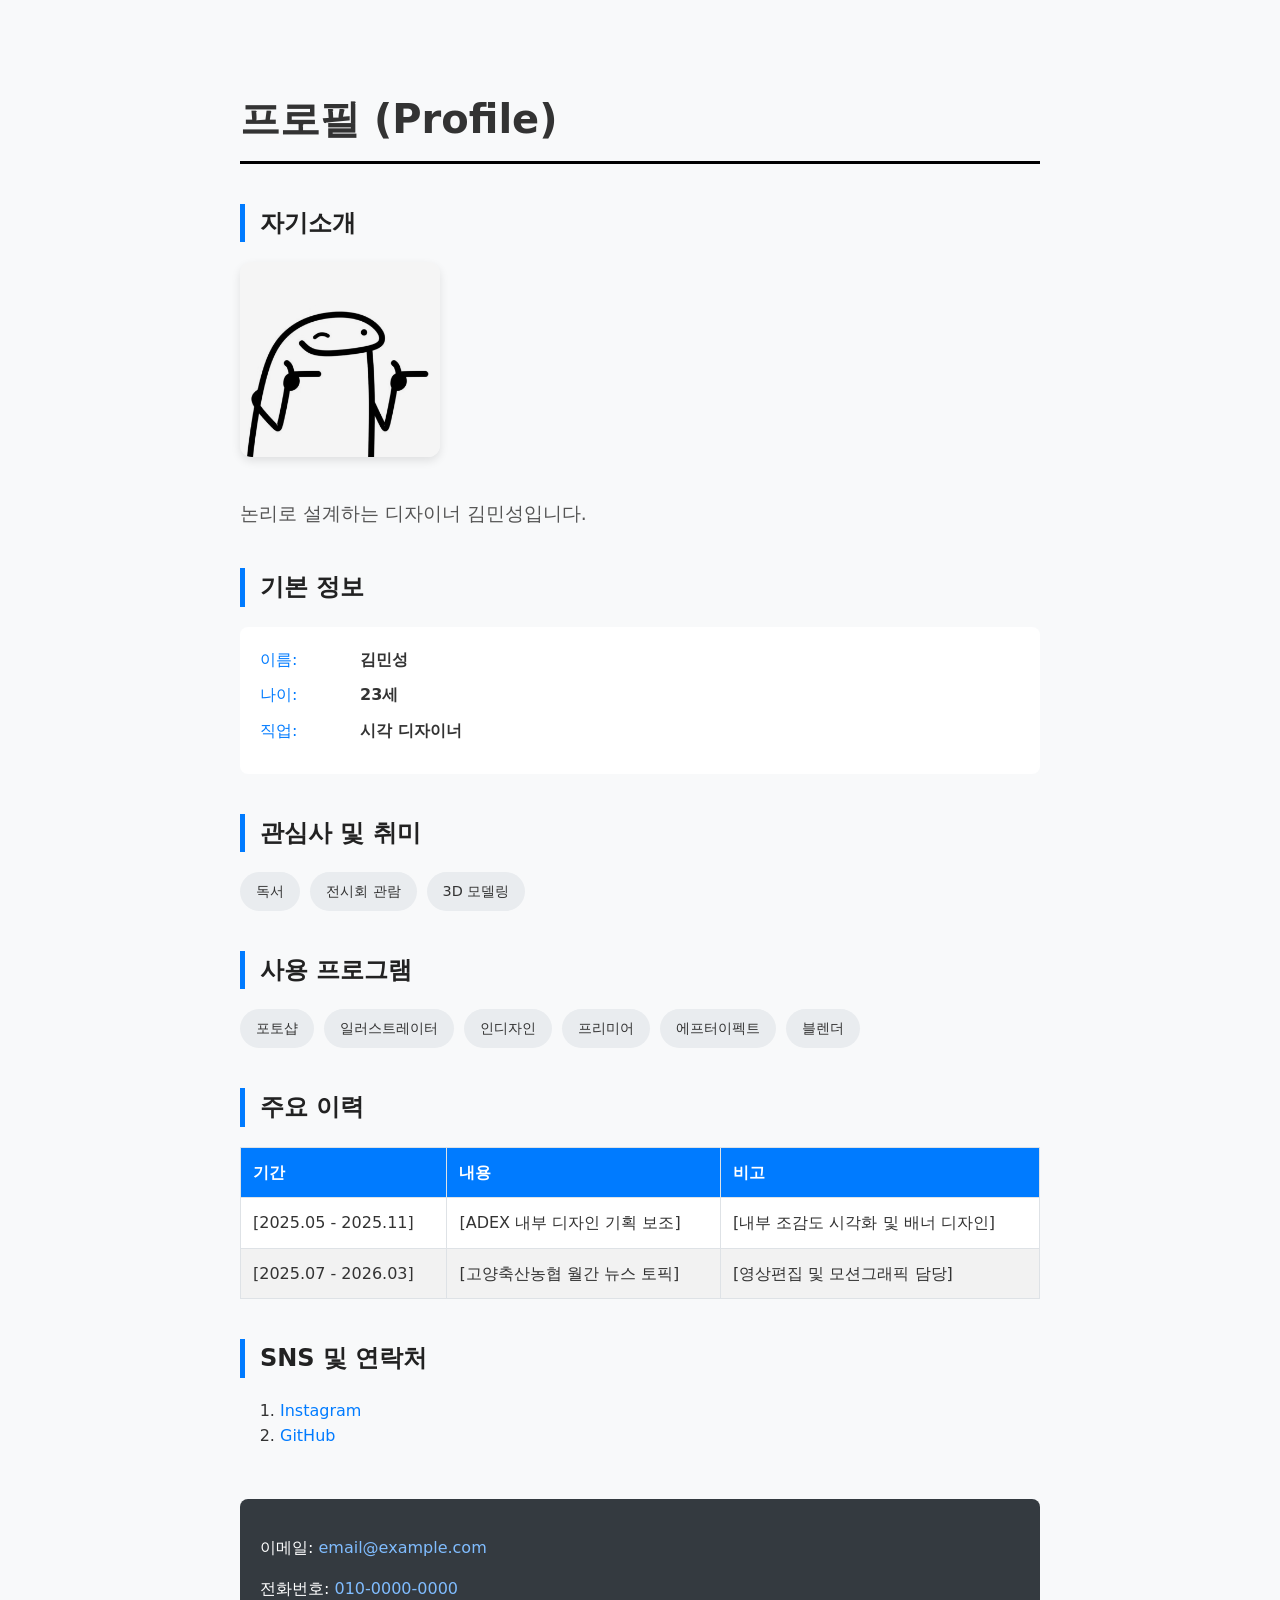
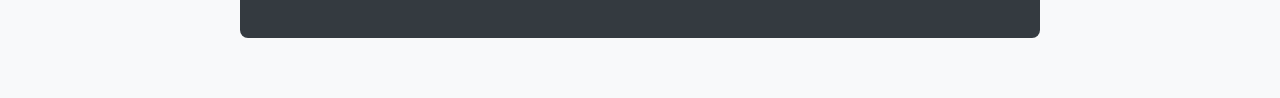
==== index.html @ 178183bb "designed" ====
<!DOCTYPE html>
<html lang="ko">
<head>
    <meta charset="UTF-8">
    <title>내 프로필</title>
    <link rel="stylesheet" href="style.css">
</head>
<body>
    <h1>프로필 (Profile)</h1>

    <h2>자기소개</h2>
    <img src="profile.png" alt="내 증명사진" width="200">
    <h3>논리로 설계하는 디자이너 김민성입니다.</h3>

    <h2>기본 정보</h2>
    <dl>
        <dt><h3>이름:</h3></dt>
        <dd>김민성</dd>
        <dt><h3>나이:</h3></dt>
        <dd>23세</dd>
        <dt><h3>직업:</h3></dt>
        <dd>시각 디자이너</dd>
    </dl>

    <h2>관심사 및 취미</h2>
    <ul>
        <li>독서</li>
        <li>전시회 관람</li> 
        <li>3D 모델링</li>
    </ul>

     <h2>사용 프로그램</h2>
    <ul>
        <li>포토샵</li>
        <li>일러스트레이터</li> 
        <li>인디자인</li>
        <li>프리미어</li>
        <li>에프터이펙트</li> 
        <li>블렌더</li>
    </ul>

    <h2>주요 이력</h2>
    <table>
        <thead>
            <tr>
                <th>기간</th>
                <th>내용</th>
                <th>비고</th>
            </tr>
        </thead>
        <tbody>
            <tr>
                <td>[2025.05 - 2025.11]</td>
                <td>[ADEX 내부 디자인 기획 보조]</td>
                <td>[내부 조감도 시각화 및 배너 디자인]</td>
            </tr>
             <tr>
                <td>[2025.07 - 2026.03]</td>
                <td>[고양축산농협 월간 뉴스 토픽]</td>
                <td>[영상편집 및 모션그래픽 담당]</td>
            </tr>
        </tbody>
    </table>

    <h2>SNS 및 연락처</h2>
    <ol>
        <li><a href="#">Instagram</a></li>
        <li><a href="#">GitHub</a></li>
    </ol>
    
    <address>
        <p>이메일: <a href="mailto:email@example.com">email@example.com</a></p>
        <p>전화번호: <a href="tel:010-0000-0000">010-0000-0000</a></p>
    </address>
</body>
</html>
---- style.css ----
@charset "UTF-8";
/* 1. 기본 폰트 및 배경 설정 */
body {
    font-family: 'Pretendard', -apple-system, BlinkMacSystemFont, system-ui, Roboto, sans-serif;
    line-height: 1.6;
    color: #333;
    background-color: #f8f9fa;
    max-width: 800px;
    margin: 40px auto;
    padding: 20px;
}

/* 2. 제목 스타일링 */
h1 {
    font-size: 2.5rem;
    border-bottom: 3px solid #000;
    padding-bottom: 10px;
    margin-bottom: 30px;
}

h2 {
    font-size: 1.5rem;
    color: #222;
    margin-top: 40px;
    border-left: 5px solid #007bff;
    padding-left: 15px;
}

/* 3. 프로필 이미지 및 자기소개 */
img {
    border-radius: 12px;
    box-shadow: 0 4px 10px rgba(0,0,0,0.1);
    margin-bottom: 15px;
}

h3 {
    color: #555;
    font-weight: 500;
}

/* 4. 정의 목록 (기본 정보) 스타일링 */
dl {
    display: grid;
    grid-template-columns: 100px 1fr;
    background: #fff;
    padding: 20px;
    border-radius: 8px;
}

dt h3 { margin: 0; font-size: 1rem; color: #007bff; }
dd { margin: 0; padding-bottom: 10px; font-weight: bold; }

/* 5. 리스트(관심사, 프로그램) 스타일링 */
ul {
    list-style: none;
    padding: 0;
    display: flex;
    flex-wrap: wrap;
    gap: 10px;
}

ul li {
    background: #e9ecef;
    padding: 8px 16px;
    border-radius: 20px;
    font-size: 0.9rem;
}

/* 6. 테이블 스타일링 (주요 이력) */
table {
    width: 100%;
    border-collapse: collapse;
    background: #fff;
    margin-top: 20px;
}

th, td {
    border: 1px solid #dee2e6;
    padding: 12px;
    text-align: left;
}

th {
    background-color: #007bff;
    color: white;
}

tr:nth-child(even) { background-color: #f2f2f2; }

/* 7. 링크 및 하단 주소 */
a {
    color: #007bff;
    text-decoration: none;
}

a:hover { text-decoration: underline; }

address {
    margin-top: 50px;
    padding: 20px;
    background: #343a40;
    color: white;
    border-radius: 8px;
    font-style: normal;
}

address a { color: #80bdff; }
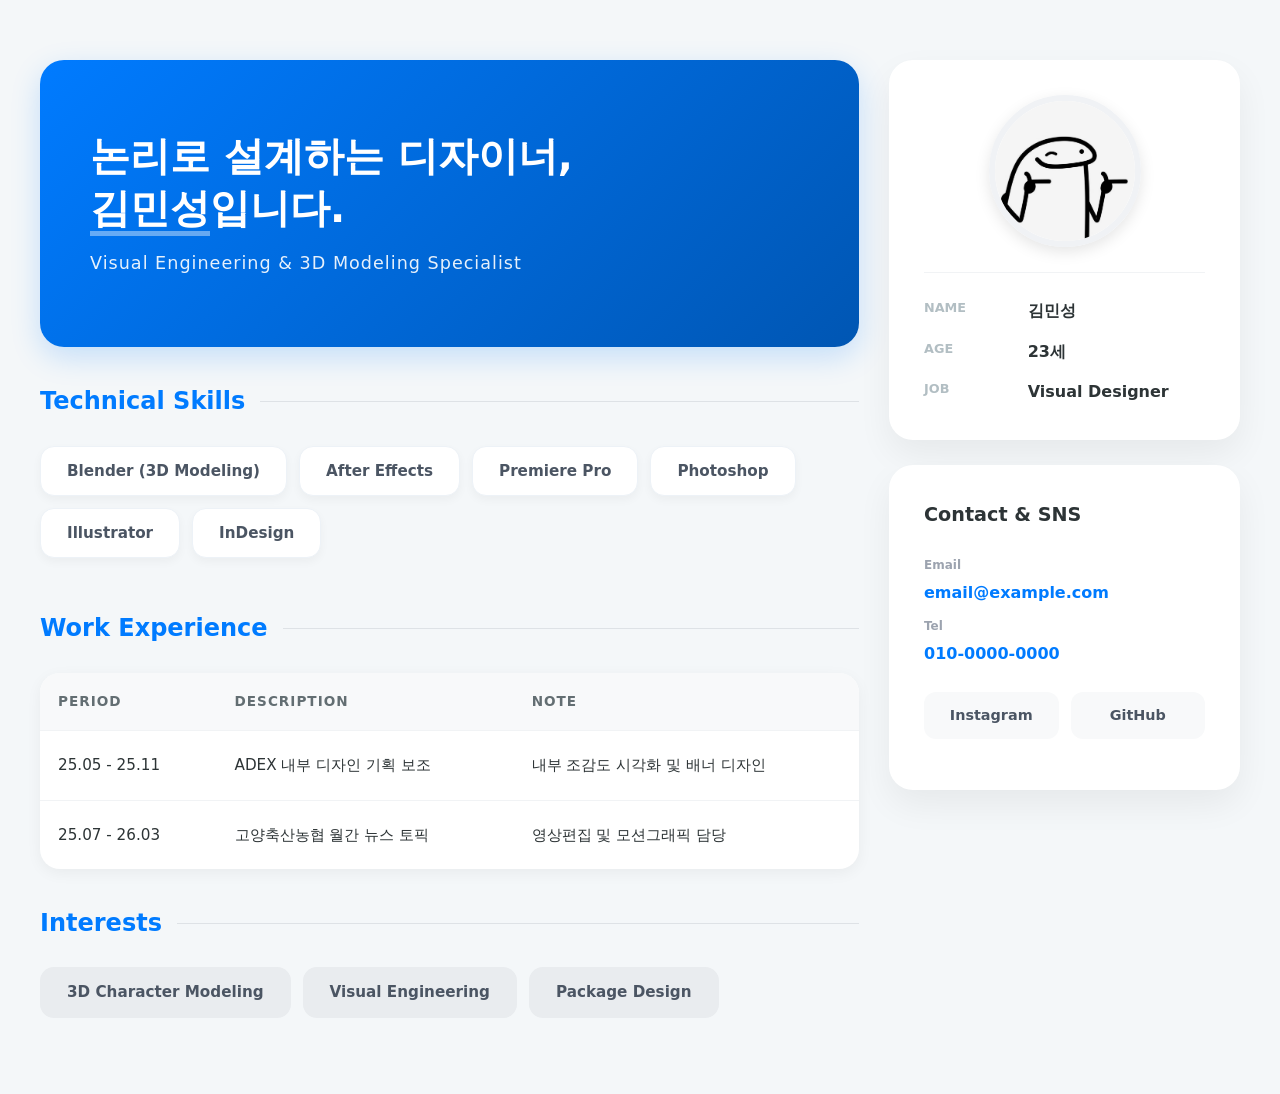
==== commit f6db524f: "profile_2" ====
--- a/index.html
+++ b/index.html
@@ -2,75 +2,95 @@
 <html lang="ko">
 <head>
     <meta charset="UTF-8">
-    <title>내 프로필</title>
+    <meta name="viewport" content="width=device-width, initial-scale=1.0">
+    <title>Doffel | Portfolio Profile</title>
     <link rel="stylesheet" href="style.css">
 </head>
 <body>
-    <h1>프로필 (Profile)</h1>
 
-    <h2>자기소개</h2>
-    <img src="profile.png" alt="내 증명사진" width="200">
-    <h3>논리로 설계하는 디자이너 김민성입니다.</h3>
+    <div class="content-wrapper"> 
+        <main class="resume-main">
+            <section class="intro-banner">
+                <h2 class="main-slogan">논리로 설계하는 디자이너,<br><span>김민성</span>입니다.</h2>
+                <p class="sub-slogan">Visual Engineering & 3D Modeling Specialist</p>
+            </section>
 
-    <h2>기본 정보</h2>
-    <dl>
-        <dt><h3>이름:</h3></dt>
-        <dd>김민성</dd>
-        <dt><h3>나이:</h3></dt>
-        <dd>23세</dd>
-        <dt><h3>직업:</h3></dt>
-        <dd>시각 디자이너</dd>
-    </dl>
+            <section class="skills-section">
+                <h3 class="section-title">Technical Skills</h3>
+                <ul class="tag-list">
+                    <li>Blender (3D Modeling)</li>
+                    <li>After Effects</li>
+                    <li>Premiere Pro</li>
+                    <li>Photoshop</li>
+                    <li>Illustrator</li> 
+                    <li>InDesign</li>
+                </ul>
+            </section>
 
-    <h2>관심사 및 취미</h2>
-    <ul>
-        <li>독서</li>
-        <li>전시회 관람</li> 
-        <li>3D 모델링</li>
-    </ul>
+            <section class="history-section">
+                <h3 class="section-title">Work Experience</h3>
+                <div class="table-container">
+                    <table>
+                        <thead>
+                            <tr>
+                                <th>Period</th>
+                                <th>Description</th>
+                                <th>Note</th>
+                            </tr>
+                        </thead>
+                        <tbody>
+                            <tr>
+                                <td>25.05 - 25.11</td>
+                                <td>ADEX 내부 디자인 기획 보조</td>
+                                <td>내부 조감도 시각화 및 배너 디자인</td>
+                            </tr>
+                            <tr>
+                                <td>25.07 - 26.03</td>
+                                <td>고양축산농협 월간 뉴스 토픽</td>
+                                <td>영상편집 및 모션그래픽 담당</td>
+                            </tr>
+                        </tbody>
+                    </table>
+                </div>
+            </section>
 
-     <h2>사용 프로그램</h2>
-    <ul>
-        <li>포토샵</li>
-        <li>일러스트레이터</li> 
-        <li>인디자인</li>
-        <li>프리미어</li>
-        <li>에프터이펙트</li> 
-        <li>블렌더</li>
-    </ul>
+            <section class="interests-section">
+                <h3 class="section-title">Interests</h3>
+                <ul class="tag-list gray">
+                    <li>3D Character Modeling</li>
+                    <li>Visual Engineering</li>
+                    <li>Package Design</li>
+                </ul>
+            </section>
+        </main>
 
-    <h2>주요 이력</h2>
-    <table>
-        <thead>
-            <tr>
-                <th>기간</th>
-                <th>내용</th>
-                <th>비고</th>
-            </tr>
-        </thead>
-        <tbody>
-            <tr>
-                <td>[2025.05 - 2025.11]</td>
-                <td>[ADEX 내부 디자인 기획 보조]</td>
-                <td>[내부 조감도 시각화 및 배너 디자인]</td>
-            </tr>
-             <tr>
-                <td>[2025.07 - 2026.03]</td>
-                <td>[고양축산농협 월간 뉴스 토픽]</td>
-                <td>[영상편집 및 모션그래픽 담당]</td>
-            </tr>
-        </tbody>
-    </table>
+        <aside class="profile-sidebar">
+            <div class="sticky-container">
+                <section class="profile-card">
+                    <div class="image-box">
+                        <img src="profile.png" alt="Profile Image">
+                    </div>
+                    <dl class="basic-info">
+                        <dt>Name</dt> <dd>김민성</dd>
+                        <dt>Age</dt> <dd>23세</dd>
+                        <dt>Job</dt> <dd>Visual Designer</dd>
+                    </dl>
+                </section>
 
-    <h2>SNS 및 연락처</h2>
-    <ol>
-        <li><a href="#">Instagram</a></li>
-        <li><a href="#">GitHub</a></li>
-    </ol>
-    
-    <address>
-        <p>이메일: <a href="mailto:email@example.com">email@example.com</a></p>
-        <p>전화번호: <a href="tel:010-0000-0000">010-0000-0000</a></p>
-    </address>
+                <section class="contact-section">
+                    <h3 class="side-title">Contact & SNS</h3>
+                    <div class="contact-box">
+                        <p><span>Email</span> <a href="mailto:email@example.com">email@example.com</a></p>
+                        <p><span>Tel</span> <a href="tel:010-0000-0000">010-0000-0000</a></p>
+                    </div>
+                    <ul class="sns-links">
+                        <li><a href="#" class="btn-sns">Instagram</a></li>
+                        <li><a href="#" class="btn-sns">GitHub</a></li>
+                    </ul>
+                </section>
+            </div>
+        </aside>
+    </div>
+
 </body>
 </html>
--- a/style.css
+++ b/style.css
@@ -1,107 +1,176 @@
 @charset "UTF-8";
-/* 1. 기본 폰트 및 배경 설정 */
+
+/* 1. 기본 폰트 및 초기화 */
 body {
     font-family: 'Pretendard', -apple-system, BlinkMacSystemFont, system-ui, Roboto, sans-serif;
+    background-color: #f4f7f9;
+    margin: 0;
+    padding: 60px 0; /* 헤더 제거로 인한 상단 여백 넉넉하게 확보 */
+    color: #2d3436;
     line-height: 1.6;
-    color: #333;
-    background-color: #f8f9fa;
-    max-width: 800px;
-    margin: 40px auto;
-    padding: 20px;
 }
 
-/* 2. 제목 스타일링 */
-h1 {
-    font-size: 2.5rem;
-    border-bottom: 3px solid #000;
-    padding-bottom: 10px;
-    margin-bottom: 30px;
+h1, h2, h3, p, dl, dt, dd {
+    margin: 0;
 }
 
-h2 {
-    font-size: 1.5rem;
-    color: #222;
-    margin-top: 40px;
-    border-left: 5px solid #007bff;
-    padding-left: 15px;
+/* 2. 전체 레이아웃 (2단 분리) */
+.content-wrapper {
+    max-width: 1200px;
+    margin: 0 auto;
+    display: flex;
+    gap: 30px;
+    padding: 0 20px;
 }
 
-/* 3. 프로필 이미지 및 자기소개 */
-img {
-    border-radius: 12px;
-    box-shadow: 0 4px 10px rgba(0,0,0,0.1);
-    margin-bottom: 15px;
+/* --- 3. 메인 콘텐츠 (좌측) --- */
+.resume-main {
+    flex: 7;
+    display: flex;
+    flex-direction: column;
+    gap: 35px;
 }
 
-h3 {
-    color: #555;
-    font-weight: 500;
+/* 히어로 배너 */
+.intro-banner {
+    padding: 70px 50px;
+    background: linear-gradient(135deg, #007bff 0%, #0056b3 100%);
+    border-radius: 24px;
+    color: white;
+    box-shadow: 0 10px 30px rgba(0, 123, 255, 0.2);
+}
+.main-slogan { font-size: 2.5rem; line-height: 1.3; margin: 0 0 15px 0; font-weight: 700; }
+.main-slogan span { color: #ffffff; border-bottom: 5px solid rgba(255, 255, 255, 0.4); }
+.sub-slogan { font-size: 1.1rem; opacity: 0.9; margin: 0; font-weight: 300; letter-spacing: 1px; }
+
+/* 섹션 타이틀 공통 */
+.section-title {
+    font-size: 1.5rem;
+    margin-bottom: 25px;
+    color: #007bff;
+    display: flex;
+    align-items: center;
+    gap: 15px;
+    font-weight: 800;
+}
+.section-title::after {
+    content: "";
+    flex: 1;
+    height: 1px;
+    background: #dee2e6;
 }
 
-/* 4. 정의 목록 (기본 정보) 스타일링 */
-dl {
-    display: grid;
-    grid-template-columns: 100px 1fr;
-    background: #fff;
-    padding: 20px;
-    border-radius: 8px;
+/* 태그 리스트 공통 뼈대 */
+.tag-list { 
+    list-style: none; 
+    padding: 0; 
+    display: flex; 
+    flex-wrap: wrap; 
+    gap: 12px; 
+}
+.tag-list li {
+    padding: 12px 26px;
+    border-radius: 14px;
+    font-weight: 600;
+    font-size: 0.95rem;
 }
 
-dt h3 { margin: 0; font-size: 1rem; color: #007bff; }
-dd { margin: 0; padding-bottom: 10px; font-weight: bold; }
-
-/* 5. 리스트(관심사, 프로그램) 스타일링 */
-ul {
-    list-style: none;
-    padding: 0;
-    display: flex;
-    flex-wrap: wrap;
-    gap: 10px;
+/* 스킬 섹션: 정적 데이터 (호버 및 애니메이션 완전 제거) */
+.skills-section .tag-list li {
+    background: white;
+    color: #4b5563;
+    border: 1px solid #edf2f7;
+    box-shadow: 0 4px 10px rgba(0,0,0,0.04);
+    cursor: default; /* 클릭할 수 없는 정보임을 명시 */
 }
 
-ul li {
+/* 관심사 섹션: 인터랙티브 버튼 (어포던스 부여 및 가독성 개선) */
+.interests-section .tag-list li {
     background: #e9ecef;
-    padding: 8px 16px;
-    border-radius: 20px;
-    font-size: 0.9rem;
+    color: #4b5563;
+    border: 1px solid transparent;
+    cursor: pointer; /* 클릭 가능한 요소임을 나타냄 */
+    transition: all 0.2s ease-in-out; /* 절제된 속도의 트랜지션 */
+}
+.interests-section .tag-list li:hover {
+    background: #2d3436; /* 흰색 글씨와 완벽한 대비를 이루는 짙은 차콜색 */
+    color: #ffffff;
+    transform: translateY(-3px); /* 위로 살짝만 반응 */
+    box-shadow: 0 6px 12px rgba(0,0,0,0.15);
 }
 
-/* 6. 테이블 스타일링 (주요 이력) */
-table {
-    width: 100%;
-    border-collapse: collapse;
-    background: #fff;
-    margin-top: 20px;
+/* 테이블 디자인 */
+.table-container { 
+    background: white; 
+    border-radius: 20px; 
+    overflow: hidden; 
+    box-shadow: 0 4px 15px rgba(0,0,0,0.05); 
+}
+table { width: 100%; border-collapse: collapse; }
+th { background: #f8f9fa; padding: 18px; text-align: left; color: #636e72; font-size: 0.85rem; text-transform: uppercase; letter-spacing: 1px; }
+td { padding: 22px 18px; border-top: 1px solid #f1f3f5; font-size: 0.95rem; }
+tr:hover td { background-color: #fdfdfd; color: #007bff; transition: background-color 0.2s; }
+
+/* --- 4. 사이드바 (우측) --- */
+.profile-sidebar {
+    flex: 3;
+}
+.sticky-container {
+    position: sticky;
+    top: 60px; /* 스크롤 시 화면 상단에서 60px 띄운 상태로 고정 */
+    display: flex;
+    flex-direction: column;
+    gap: 25px;
 }
 
-th, td {
-    border: 1px solid #dee2e6;
-    padding: 12px;
-    text-align: left;
+.profile-card, .contact-section {
+    background: white;
+    border-radius: 24px;
+    padding: 35px;
+    box-shadow: 0 15px 35px rgba(0,0,0,0.06);
 }
 
-th {
-    background-color: #007bff;
-    color: white;
+/* 증명사진 */
+.image-box {
+    width: 140px;
+    height: 140px;
+    margin: 0 auto 25px;
+    border-radius: 50%;
+    overflow: hidden;
+    border: 6px solid #f0f2f5;
+    box-shadow: 0 5px 15px rgba(0,0,0,0.1);
 }
+.image-box img { width: 100%; height: 100%; object-fit: cover; }
 
-tr:nth-child(even) { background-color: #f2f2f2; }
+/* 기본 정보 표 */
+.basic-info { display: grid; grid-template-columns: 1fr 2fr; gap: 15px; border-top: 1px solid #f1f3f5; padding-top: 25px; }
+.basic-info dt { color: #b2bec3; font-size: 0.8rem; text-transform: uppercase; font-weight: 600; }
+.basic-info dd { font-weight: 700; color: #2d3436; }
 
-/* 7. 링크 및 하단 주소 */
-a {
-    color: #007bff;
+/* 연락처 및 SNS */
+.side-title { font-size: 1.2rem; margin-bottom: 25px; font-weight: 800; color: #2d3436; }
+.contact-box p { font-size: 0.9rem; margin: 12px 0; display: flex; flex-direction: column; gap: 5px; }
+.contact-box span { color: #9ca3af; font-size: 0.75rem; font-weight: 600; }
+.contact-box a { color: #007bff; text-decoration: none; font-weight: 700; font-size: 1rem; }
+
+.sns-links { list-style: none; padding: 0; margin-top: 25px; display: grid; grid-template-columns: 1fr 1fr; gap: 12px; }
+.btn-sns {
+    display: block;
+    text-align: center;
+    padding: 12px;
+    background: #f8f9fa;
+    border-radius: 12px;
     text-decoration: none;
+    color: #4b5563;
+    font-size: 0.9rem;
+    font-weight: 700;
+    transition: 0.2s;
 }
+.btn-sns:hover { background: #2d3436; color: white; transform: translateY(-3px); }
 
-a:hover { text-decoration: underline; }
-
-address {
-    margin-top: 50px;
-    padding: 20px;
-    background: #343a40;
-    color: white;
-    border-radius: 8px;
-    font-style: normal;
-}
-
-address a { color: #80bdff; }+/* --- 5. 반응형 미디어 쿼리 --- */
+@media (max-width: 1024px) {
+    .content-wrapper { flex-direction: column; }
+    .resume-main, .profile-sidebar { flex: none; width: 100%; }
+    .sticky-container { position: static; }
+}
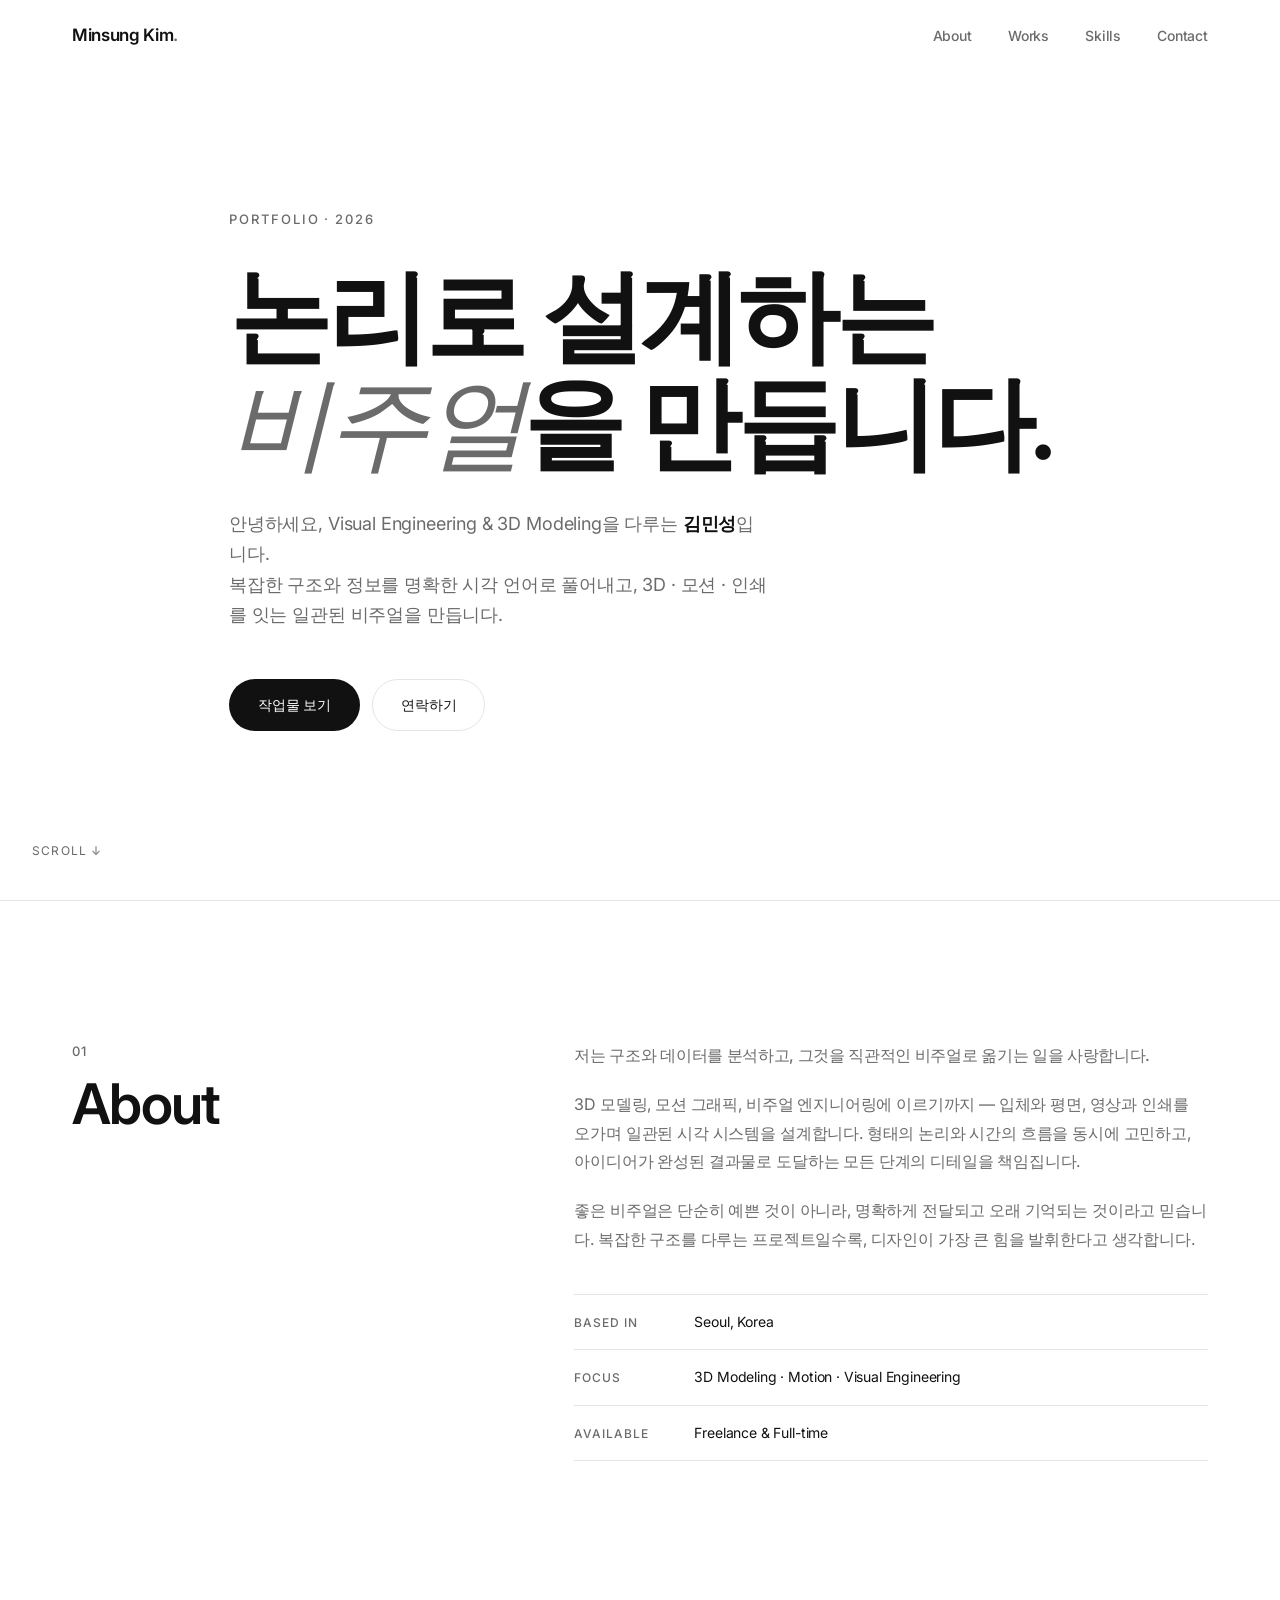
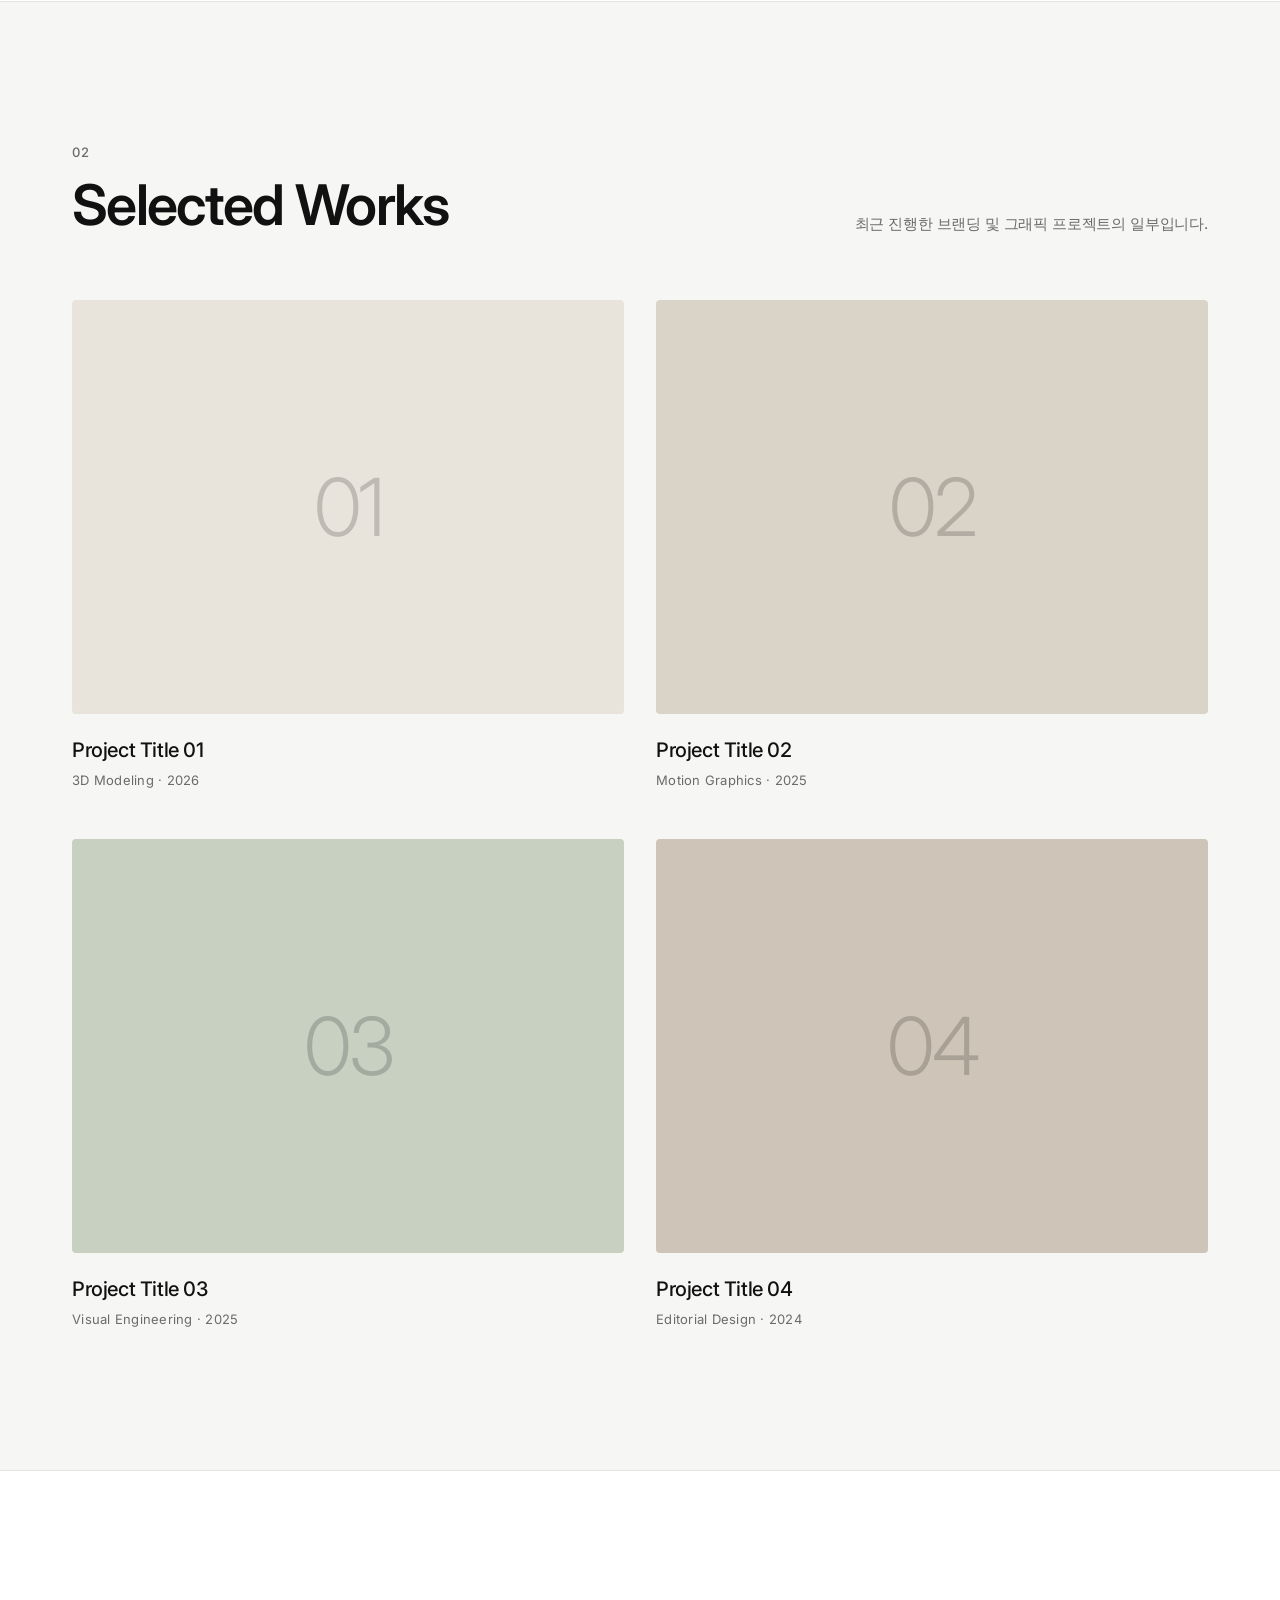
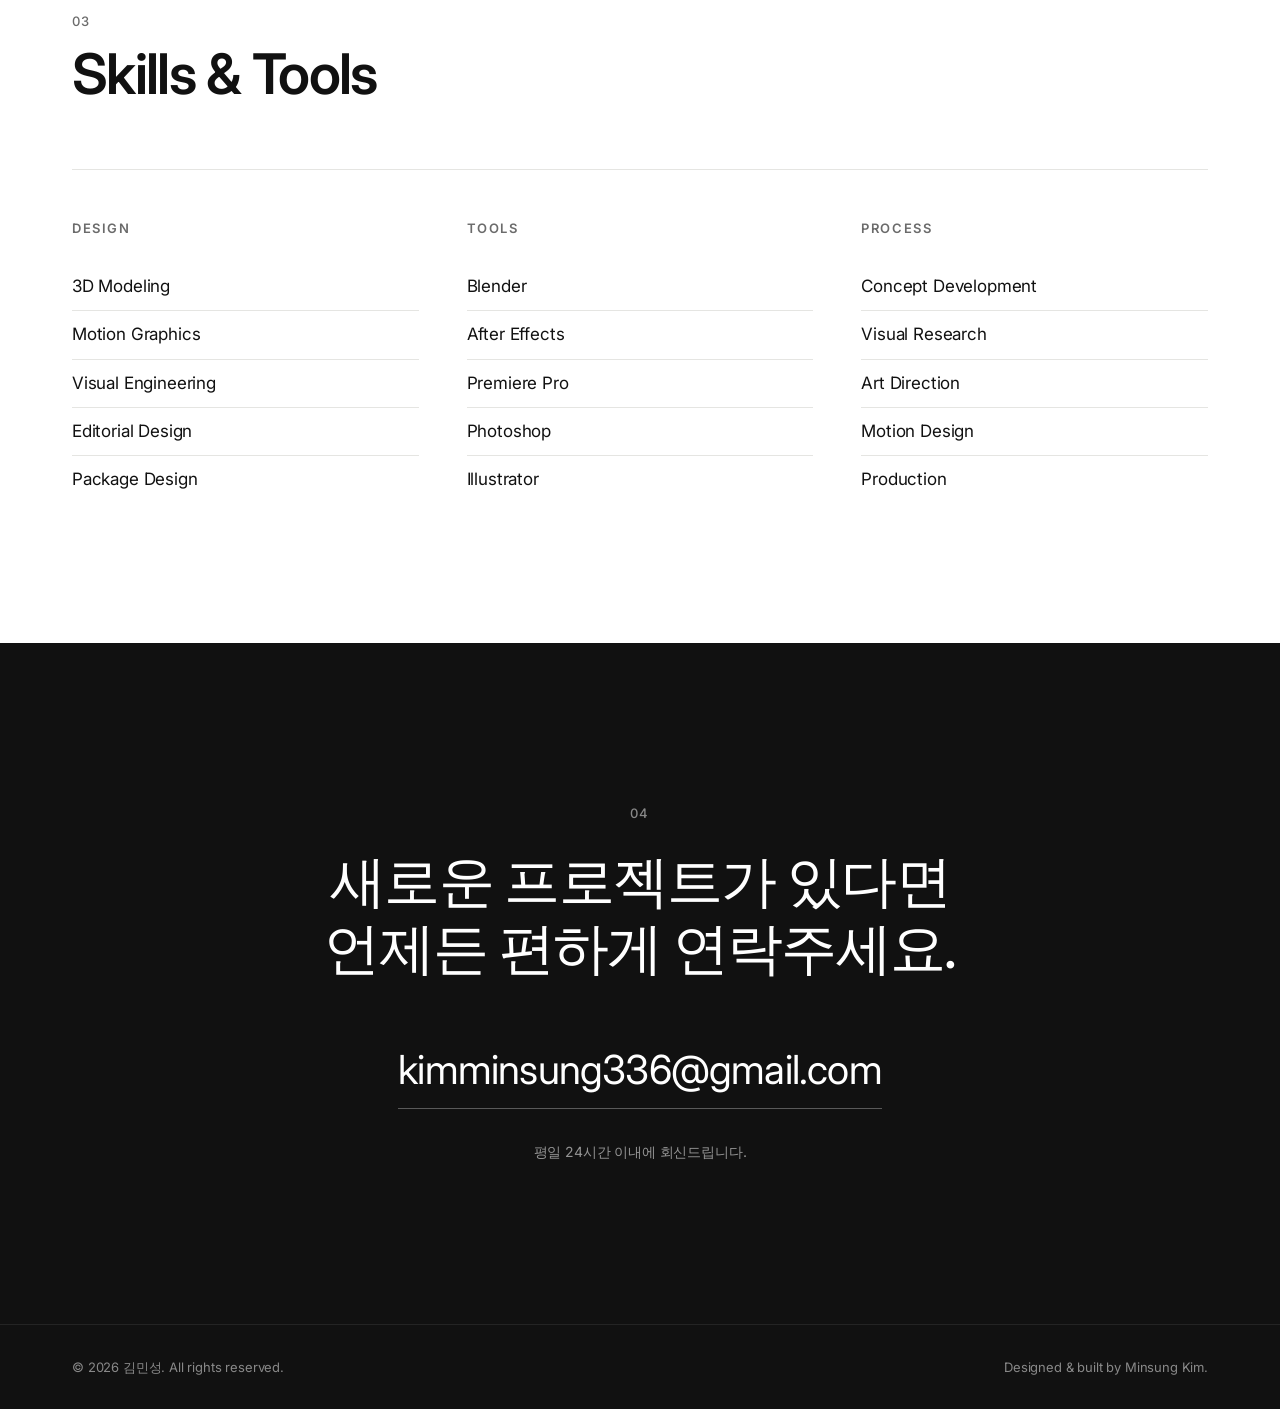
==== commit 430e8223: "0511" ====
--- a/index.html
+++ b/index.html
@@ -3,94 +3,215 @@
 <head>
     <meta charset="UTF-8">
     <meta name="viewport" content="width=device-width, initial-scale=1.0">
-    <title>Doffel | Portfolio Profile</title>
+    <title>김민성 — Visual Engineering & 3D Modeling</title>
+    <meta name="description" content="김민성의 Visual Engineering & 3D Modeling 포트폴리오">
+    <link rel="preconnect" href="https://fonts.googleapis.com">
+    <link rel="preconnect" href="https://fonts.gstatic.com" crossorigin>
+    <link href="https://fonts.googleapis.com/css2?family=Inter:wght@300;400;500;600;700&family=Pretendard:wght@300;400;500;600;700&display=swap" rel="stylesheet">
     <link rel="stylesheet" href="style.css">
 </head>
 <body>
 
-    <div class="content-wrapper"> 
-        <main class="resume-main">
-            <section class="intro-banner">
-                <h2 class="main-slogan">논리로 설계하는 디자이너,<br><span>김민성</span>입니다.</h2>
-                <p class="sub-slogan">Visual Engineering & 3D Modeling Specialist</p>
-            </section>
-
-            <section class="skills-section">
-                <h3 class="section-title">Technical Skills</h3>
-                <ul class="tag-list">
-                    <li>Blender (3D Modeling)</li>
-                    <li>After Effects</li>
-                    <li>Premiere Pro</li>
-                    <li>Photoshop</li>
-                    <li>Illustrator</li> 
-                    <li>InDesign</li>
+    <!-- Navigation -->
+    <header class="nav">
+        <div class="container nav__inner">
+            <a href="#top" class="nav__logo">Minsung Kim<span class="nav__logo-dot">.</span></a>
+            <nav>
+                <ul class="nav__menu">
+                    <li><a href="#about">About</a></li>
+                    <li><a href="#works">Works</a></li>
+                    <li><a href="#skills">Skills</a></li>
+                    <li><a href="#contact">Contact</a></li>
                 </ul>
-            </section>
-
-            <section class="history-section">
-                <h3 class="section-title">Work Experience</h3>
-                <div class="table-container">
-                    <table>
-                        <thead>
-                            <tr>
-                                <th>Period</th>
-                                <th>Description</th>
-                                <th>Note</th>
-                            </tr>
-                        </thead>
-                        <tbody>
-                            <tr>
-                                <td>25.05 - 25.11</td>
-                                <td>ADEX 내부 디자인 기획 보조</td>
-                                <td>내부 조감도 시각화 및 배너 디자인</td>
-                            </tr>
-                            <tr>
-                                <td>25.07 - 26.03</td>
-                                <td>고양축산농협 월간 뉴스 토픽</td>
-                                <td>영상편집 및 모션그래픽 담당</td>
-                            </tr>
-                        </tbody>
-                    </table>
-                </div>
-            </section>
-
-            <section class="interests-section">
-                <h3 class="section-title">Interests</h3>
-                <ul class="tag-list gray">
-                    <li>3D Character Modeling</li>
-                    <li>Visual Engineering</li>
-                    <li>Package Design</li>
+            </nav>
+        </div>
+    </header>
+
+    <!-- Hero -->
+    <section id="top" class="hero">
+        <div class="container">
+            <p class="hero__eyebrow">Portfolio · 2026</p>
+            <h1 class="hero__title">
+                논리로 설계하는<br>
+                <span class="hero__title--accent">비주얼</span>을 만듭니다.
+            </h1>
+            <p class="hero__subtitle">
+                안녕하세요, Visual Engineering & 3D Modeling을 다루는 <strong>김민성</strong>입니다.<br>
+                복잡한 구조와 정보를 명확한 시각 언어로 풀어내고, 3D · 모션 · 인쇄를 잇는 일관된 비주얼을 만듭니다.
+            </p>
+            <div class="hero__cta">
+                <a href="#works" class="btn btn--primary">작업물 보기</a>
+                <a href="#contact" class="btn btn--ghost">연락하기</a>
+            </div>
+        </div>
+        <div class="hero__scroll">scroll ↓</div>
+    </section>
+
+    <!-- About -->
+    <section id="about" class="section">
+        <div class="container grid-2">
+            <div class="section__head">
+                <span class="section__number">01</span>
+                <h2 class="section__title">About</h2>
+            </div>
+            <div class="about__body">
+                <p class="about__lead">
+                    저는 구조와 데이터를 분석하고, 그것을 직관적인 비주얼로 옮기는 일을 사랑합니다.
+                </p>
+                <p>
+                    3D 모델링, 모션 그래픽, 비주얼 엔지니어링에 이르기까지 — 입체와 평면, 영상과 인쇄를
+                    오가며 일관된 시각 시스템을 설계합니다. 형태의 논리와 시간의 흐름을 동시에 고민하고,
+                    아이디어가 완성된 결과물로 도달하는 모든 단계의 디테일을 책임집니다.
+                </p>
+                <p>
+                    좋은 비주얼은 단순히 예쁜 것이 아니라, 명확하게 전달되고 오래 기억되는 것이라고
+                    믿습니다. 복잡한 구조를 다루는 프로젝트일수록, 디자인이 가장 큰 힘을 발휘한다고
+                    생각합니다.
+                </p>
+                <ul class="about__facts">
+                    <li><span>Based in</span>Seoul, Korea</li>
+                    <li><span>Focus</span>3D Modeling · Motion · Visual Engineering</li>
+                    <li><span>Available</span>Freelance & Full-time</li>
                 </ul>
-            </section>
-        </main>
-
-        <aside class="profile-sidebar">
-            <div class="sticky-container">
-                <section class="profile-card">
-                    <div class="image-box">
-                        <img src="profile.png" alt="Profile Image">
-                    </div>
-                    <dl class="basic-info">
-                        <dt>Name</dt> <dd>김민성</dd>
-                        <dt>Age</dt> <dd>23세</dd>
-                        <dt>Job</dt> <dd>Visual Designer</dd>
-                    </dl>
-                </section>
-
-                <section class="contact-section">
-                    <h3 class="side-title">Contact & SNS</h3>
-                    <div class="contact-box">
-                        <p><span>Email</span> <a href="mailto:email@example.com">email@example.com</a></p>
-                        <p><span>Tel</span> <a href="tel:010-0000-0000">010-0000-0000</a></p>
-                    </div>
-                    <ul class="sns-links">
-                        <li><a href="#" class="btn-sns">Instagram</a></li>
-                        <li><a href="#" class="btn-sns">GitHub</a></li>
+            </div>
+        </div>
+    </section>
+
+    <!-- Works -->
+    <section id="works" class="section section--alt">
+        <div class="container">
+            <div class="section__head section__head--row">
+                <div>
+                    <span class="section__number">02</span>
+                    <h2 class="section__title">Selected Works</h2>
+                </div>
+                <p class="section__desc">최근 진행한 브랜딩 및 그래픽 프로젝트의 일부입니다.</p>
+            </div>
+
+            <div class="works">
+                <a class="work" href="#">
+                    <div class="work__thumb work__thumb--1">
+                        <span class="work__placeholder">01</span>
+                    </div>
+                    <div class="work__meta">
+                        <h3>Project Title 01</h3>
+                        <p>3D Modeling · 2026</p>
+                    </div>
+                </a>
+                <a class="work" href="#">
+                    <div class="work__thumb work__thumb--2">
+                        <span class="work__placeholder">02</span>
+                    </div>
+                    <div class="work__meta">
+                        <h3>Project Title 02</h3>
+                        <p>Motion Graphics · 2025</p>
+                    </div>
+                </a>
+                <a class="work" href="#">
+                    <div class="work__thumb work__thumb--3">
+                        <span class="work__placeholder">03</span>
+                    </div>
+                    <div class="work__meta">
+                        <h3>Project Title 03</h3>
+                        <p>Visual Engineering · 2025</p>
+                    </div>
+                </a>
+                <a class="work" href="#">
+                    <div class="work__thumb work__thumb--4">
+                        <span class="work__placeholder">04</span>
+                    </div>
+                    <div class="work__meta">
+                        <h3>Project Title 04</h3>
+                        <p>Editorial Design · 2024</p>
+                    </div>
+                </a>
+            </div>
+        </div>
+    </section>
+
+    <!-- Skills -->
+    <section id="skills" class="section">
+        <div class="container">
+            <div class="section__head">
+                <span class="section__number">03</span>
+                <h2 class="section__title">Skills & Tools</h2>
+            </div>
+
+            <div class="skills">
+                <div class="skill-group">
+                    <h3 class="skill-group__title">Design</h3>
+                    <ul>
+                        <li>3D Modeling</li>
+                        <li>Motion Graphics</li>
+                        <li>Visual Engineering</li>
+                        <li>Editorial Design</li>
+                        <li>Package Design</li>
                     </ul>
-                </section>
-            </div>
-        </aside>
-    </div>
-
+                </div>
+                <div class="skill-group">
+                    <h3 class="skill-group__title">Tools</h3>
+                    <ul>
+                        <li>Blender</li>
+                        <li>After Effects</li>
+                        <li>Premiere Pro</li>
+                        <li>Photoshop</li>
+                        <li>Illustrator</li>
+                    </ul>
+                </div>
+                <div class="skill-group">
+                    <h3 class="skill-group__title">Process</h3>
+                    <ul>
+                        <li>Concept Development</li>
+                        <li>Visual Research</li>
+                        <li>Art Direction</li>
+                        <li>Motion Design</li>
+                        <li>Production</li>
+                    </ul>
+                </div>
+            </div>
+        </div>
+    </section>
+
+    <!-- Contact -->
+    <section id="contact" class="section section--contact">
+        <div class="container contact__inner">
+            <span class="section__number">04</span>
+            <h2 class="contact__title">
+                새로운 프로젝트가 있다면<br>언제든 편하게 연락주세요.
+            </h2>
+            <a href="mailto:kimminsung336@gmail.com" class="contact__email">
+                kimminsung336@gmail.com
+            </a>
+            <p class="contact__note">평일 24시간 이내에 회신드립니다.</p>
+        </div>
+    </section>
+
+    <!-- Footer -->
+    <footer class="footer">
+        <div class="container footer__inner">
+            <p>© 2026 김민성. All rights reserved.</p>
+            <p>Designed & built by Minsung Kim.</p>
+        </div>
+    </footer>
+
+    <script>
+        // Smooth scroll for anchor links
+        document.querySelectorAll('a[href^="#"]').forEach(anchor => {
+            anchor.addEventListener('click', function (e) {
+                const target = document.querySelector(this.getAttribute('href'));
+                if (target) {
+                    e.preventDefault();
+                    target.scrollIntoView({ behavior: 'smooth', block: 'start' });
+                }
+            });
+        });
+
+        // Nav shadow on scroll
+        const nav = document.querySelector('.nav');
+        window.addEventListener('scroll', () => {
+            if (window.scrollY > 20) nav.classList.add('nav--scrolled');
+            else nav.classList.remove('nav--scrolled');
+        });
+    </script>
 </body>
-</html>+</html>
--- a/style.css
+++ b/style.css
@@ -1,176 +1,536 @@
-@charset "UTF-8";
-
-/* 1. 기본 폰트 및 초기화 */
+/* ============================================
+   Minsung Kim — Portfolio
+   Minimal & Modern Design
+============================================ */
+
+/* ---------- Reset & Base ---------- */
+*,
+*::before,
+*::after {
+    box-sizing: border-box;
+    margin: 0;
+    padding: 0;
+}
+
+:root {
+    --color-bg: #ffffff;
+    --color-bg-alt: #f6f6f4;
+    --color-text: #111111;
+    --color-text-sub: #6b6b6b;
+    --color-line: #e5e5e2;
+    --color-accent: #111111;
+    --color-placeholder-1: #e8e4dc;
+    --color-placeholder-2: #d9d4c7;
+    --color-placeholder-3: #c8d0c2;
+    --color-placeholder-4: #cfc4b8;
+
+    --font-sans: 'Pretendard', 'Inter', -apple-system, BlinkMacSystemFont, 'Segoe UI', sans-serif;
+    --font-display: 'Inter', 'Pretendard', sans-serif;
+
+    --container: 1200px;
+    --gutter: 32px;
+
+    --ease: cubic-bezier(0.4, 0, 0.2, 1);
+}
+
+html {
+    scroll-behavior: smooth;
+}
+
 body {
-    font-family: 'Pretendard', -apple-system, BlinkMacSystemFont, system-ui, Roboto, sans-serif;
-    background-color: #f4f7f9;
-    margin: 0;
-    padding: 60px 0; /* 헤더 제거로 인한 상단 여백 넉넉하게 확보 */
-    color: #2d3436;
+    font-family: var(--font-sans);
+    background: var(--color-bg);
+    color: var(--color-text);
     line-height: 1.6;
-}
-
-h1, h2, h3, p, dl, dt, dd {
-    margin: 0;
-}
-
-/* 2. 전체 레이아웃 (2단 분리) */
-.content-wrapper {
-    max-width: 1200px;
+    font-weight: 400;
+    -webkit-font-smoothing: antialiased;
+    -moz-osx-font-smoothing: grayscale;
+    letter-spacing: -0.01em;
+}
+
+a {
+    color: inherit;
+    text-decoration: none;
+}
+
+img {
+    max-width: 100%;
+    display: block;
+}
+
+ul {
+    list-style: none;
+}
+
+/* ---------- Container ---------- */
+.container {
+    max-width: var(--container);
     margin: 0 auto;
-    display: flex;
-    gap: 30px;
-    padding: 0 20px;
-}
-
-/* --- 3. 메인 콘텐츠 (좌측) --- */
-.resume-main {
-    flex: 7;
+    padding: 0 var(--gutter);
+}
+
+/* ---------- Navigation ---------- */
+.nav {
+    position: fixed;
+    top: 0;
+    left: 0;
+    right: 0;
+    z-index: 100;
+    background: rgba(255, 255, 255, 0.85);
+    backdrop-filter: saturate(180%) blur(12px);
+    -webkit-backdrop-filter: saturate(180%) blur(12px);
+    border-bottom: 1px solid transparent;
+    transition: border-color 0.3s var(--ease);
+}
+
+.nav--scrolled {
+    border-bottom-color: var(--color-line);
+}
+
+.nav__inner {
+    display: flex;
+    align-items: center;
+    justify-content: space-between;
+    height: 72px;
+}
+
+.nav__logo {
+    font-family: var(--font-display);
+    font-weight: 600;
+    font-size: 17px;
+    letter-spacing: -0.02em;
+}
+
+.nav__logo-dot {
+    color: var(--color-text-sub);
+}
+
+.nav__menu {
+    display: flex;
+    gap: 36px;
+}
+
+.nav__menu a {
+    font-size: 14px;
+    font-weight: 500;
+    color: var(--color-text-sub);
+    transition: color 0.2s var(--ease);
+    position: relative;
+}
+
+.nav__menu a:hover {
+    color: var(--color-text);
+}
+
+.nav__menu a::after {
+    content: '';
+    position: absolute;
+    left: 0;
+    bottom: -4px;
+    width: 0;
+    height: 1px;
+    background: currentColor;
+    transition: width 0.3s var(--ease);
+}
+
+.nav__menu a:hover::after {
+    width: 100%;
+}
+
+/* ---------- Hero ---------- */
+.hero {
+    min-height: 100vh;
     display: flex;
     flex-direction: column;
-    gap: 35px;
-}
-
-/* 히어로 배너 */
-.intro-banner {
-    padding: 70px 50px;
-    background: linear-gradient(135deg, #007bff 0%, #0056b3 100%);
-    border-radius: 24px;
-    color: white;
-    box-shadow: 0 10px 30px rgba(0, 123, 255, 0.2);
-}
-.main-slogan { font-size: 2.5rem; line-height: 1.3; margin: 0 0 15px 0; font-weight: 700; }
-.main-slogan span { color: #ffffff; border-bottom: 5px solid rgba(255, 255, 255, 0.4); }
-.sub-slogan { font-size: 1.1rem; opacity: 0.9; margin: 0; font-weight: 300; letter-spacing: 1px; }
-
-/* 섹션 타이틀 공통 */
-.section-title {
-    font-size: 1.5rem;
-    margin-bottom: 25px;
-    color: #007bff;
-    display: flex;
+    justify-content: center;
+    padding: 120px 0 80px;
+    position: relative;
+}
+
+.hero__eyebrow {
+    font-family: var(--font-display);
+    font-size: 13px;
+    font-weight: 500;
+    color: var(--color-text-sub);
+    text-transform: uppercase;
+    letter-spacing: 0.15em;
+    margin-bottom: 32px;
+}
+
+.hero__title {
+    font-family: var(--font-display);
+    font-size: clamp(48px, 8vw, 104px);
+    font-weight: 600;
+    line-height: 1.05;
+    letter-spacing: -0.04em;
+    margin-bottom: 32px;
+}
+
+.hero__title--accent {
+    font-style: italic;
+    font-weight: 400;
+    color: var(--color-text-sub);
+}
+
+.hero__subtitle {
+    font-size: 18px;
+    color: var(--color-text-sub);
+    max-width: 540px;
+    margin-bottom: 48px;
+    line-height: 1.7;
+}
+
+.hero__subtitle strong {
+    color: var(--color-text);
+    font-weight: 600;
+}
+
+.hero__cta {
+    display: flex;
+    gap: 12px;
+    flex-wrap: wrap;
+}
+
+.btn {
+    display: inline-flex;
     align-items: center;
-    gap: 15px;
-    font-weight: 800;
-}
-.section-title::after {
-    content: "";
-    flex: 1;
-    height: 1px;
-    background: #dee2e6;
-}
-
-/* 태그 리스트 공통 뼈대 */
-.tag-list { 
-    list-style: none; 
-    padding: 0; 
-    display: flex; 
-    flex-wrap: wrap; 
-    gap: 12px; 
-}
-.tag-list li {
-    padding: 12px 26px;
-    border-radius: 14px;
+    justify-content: center;
+    padding: 14px 28px;
+    font-size: 14px;
+    font-weight: 500;
+    border-radius: 999px;
+    transition: all 0.25s var(--ease);
+    border: 1px solid transparent;
+    cursor: pointer;
+}
+
+.btn--primary {
+    background: var(--color-text);
+    color: var(--color-bg);
+}
+
+.btn--primary:hover {
+    background: #000;
+    transform: translateY(-1px);
+}
+
+.btn--ghost {
+    background: transparent;
+    color: var(--color-text);
+    border-color: var(--color-line);
+}
+
+.btn--ghost:hover {
+    border-color: var(--color-text);
+}
+
+.hero__scroll {
+    position: absolute;
+    bottom: 40px;
+    left: var(--gutter);
+    font-family: var(--font-display);
+    font-size: 12px;
+    color: var(--color-text-sub);
+    letter-spacing: 0.1em;
+    text-transform: uppercase;
+    animation: bounce 2.4s var(--ease) infinite;
+}
+
+@keyframes bounce {
+    0%, 100% { transform: translateY(0); opacity: 0.6; }
+    50% { transform: translateY(6px); opacity: 1; }
+}
+
+/* ---------- Section base ---------- */
+.section {
+    padding: 140px 0;
+    border-top: 1px solid var(--color-line);
+}
+
+.section--alt {
+    background: var(--color-bg-alt);
+}
+
+.section__head {
+    margin-bottom: 64px;
+}
+
+.section__head--row {
+    display: flex;
+    justify-content: space-between;
+    align-items: flex-end;
+    gap: 40px;
+    flex-wrap: wrap;
+}
+
+.section__number {
+    display: block;
+    font-family: var(--font-display);
+    font-size: 13px;
+    font-weight: 500;
+    color: var(--color-text-sub);
+    letter-spacing: 0.1em;
+    margin-bottom: 12px;
+}
+
+.section__title {
+    font-family: var(--font-display);
+    font-size: clamp(36px, 5vw, 56px);
     font-weight: 600;
-    font-size: 0.95rem;
-}
-
-/* 스킬 섹션: 정적 데이터 (호버 및 애니메이션 완전 제거) */
-.skills-section .tag-list li {
-    background: white;
-    color: #4b5563;
-    border: 1px solid #edf2f7;
-    box-shadow: 0 4px 10px rgba(0,0,0,0.04);
-    cursor: default; /* 클릭할 수 없는 정보임을 명시 */
-}
-
-/* 관심사 섹션: 인터랙티브 버튼 (어포던스 부여 및 가독성 개선) */
-.interests-section .tag-list li {
-    background: #e9ecef;
-    color: #4b5563;
-    border: 1px solid transparent;
-    cursor: pointer; /* 클릭 가능한 요소임을 나타냄 */
-    transition: all 0.2s ease-in-out; /* 절제된 속도의 트랜지션 */
-}
-.interests-section .tag-list li:hover {
-    background: #2d3436; /* 흰색 글씨와 완벽한 대비를 이루는 짙은 차콜색 */
-    color: #ffffff;
-    transform: translateY(-3px); /* 위로 살짝만 반응 */
-    box-shadow: 0 6px 12px rgba(0,0,0,0.15);
-}
-
-/* 테이블 디자인 */
-.table-container { 
-    background: white; 
-    border-radius: 20px; 
-    overflow: hidden; 
-    box-shadow: 0 4px 15px rgba(0,0,0,0.05); 
-}
-table { width: 100%; border-collapse: collapse; }
-th { background: #f8f9fa; padding: 18px; text-align: left; color: #636e72; font-size: 0.85rem; text-transform: uppercase; letter-spacing: 1px; }
-td { padding: 22px 18px; border-top: 1px solid #f1f3f5; font-size: 0.95rem; }
-tr:hover td { background-color: #fdfdfd; color: #007bff; transition: background-color 0.2s; }
-
-/* --- 4. 사이드바 (우측) --- */
-.profile-sidebar {
-    flex: 3;
-}
-.sticky-container {
-    position: sticky;
-    top: 60px; /* 스크롤 시 화면 상단에서 60px 띄운 상태로 고정 */
-    display: flex;
-    flex-direction: column;
-    gap: 25px;
-}
-
-.profile-card, .contact-section {
-    background: white;
-    border-radius: 24px;
-    padding: 35px;
-    box-shadow: 0 15px 35px rgba(0,0,0,0.06);
-}
-
-/* 증명사진 */
-.image-box {
-    width: 140px;
-    height: 140px;
-    margin: 0 auto 25px;
-    border-radius: 50%;
+    line-height: 1.1;
+    letter-spacing: -0.03em;
+}
+
+.section__desc {
+    color: var(--color-text-sub);
+    max-width: 420px;
+    font-size: 15px;
+}
+
+/* ---------- About ---------- */
+.grid-2 {
+    display: grid;
+    grid-template-columns: 1fr 1.5fr;
+    gap: 80px;
+    align-items: start;
+}
+
+.about__lead {
+    font-family: var(--font-display);
+    font-size: 26px;
+    font-weight: 500;
+    color: var(--color-text);
+    line-height: 1.4;
+    letter-spacing: -0.02em;
+    margin-bottom: 32px;
+}
+
+.about__body p {
+    color: var(--color-text-sub);
+    margin-bottom: 20px;
+    font-size: 16px;
+    line-height: 1.8;
+}
+
+.about__facts {
+    margin-top: 40px;
+    border-top: 1px solid var(--color-line);
+}
+
+.about__facts li {
+    display: flex;
+    padding: 16px 0;
+    border-bottom: 1px solid var(--color-line);
+    font-size: 14px;
+}
+
+.about__facts li span {
+    flex: 0 0 120px;
+    color: var(--color-text-sub);
+    text-transform: uppercase;
+    letter-spacing: 0.08em;
+    font-size: 12px;
+    font-weight: 500;
+    padding-top: 2px;
+}
+
+/* ---------- Works ---------- */
+.works {
+    display: grid;
+    grid-template-columns: repeat(2, 1fr);
+    gap: 48px 32px;
+}
+
+.work {
+    display: block;
+    transition: transform 0.4s var(--ease);
+}
+
+.work:hover {
+    transform: translateY(-4px);
+}
+
+.work__thumb {
+    aspect-ratio: 4 / 3;
+    border-radius: 4px;
+    margin-bottom: 20px;
+    display: flex;
+    align-items: center;
+    justify-content: center;
     overflow: hidden;
-    border: 6px solid #f0f2f5;
-    box-shadow: 0 5px 15px rgba(0,0,0,0.1);
-}
-.image-box img { width: 100%; height: 100%; object-fit: cover; }
-
-/* 기본 정보 표 */
-.basic-info { display: grid; grid-template-columns: 1fr 2fr; gap: 15px; border-top: 1px solid #f1f3f5; padding-top: 25px; }
-.basic-info dt { color: #b2bec3; font-size: 0.8rem; text-transform: uppercase; font-weight: 600; }
-.basic-info dd { font-weight: 700; color: #2d3436; }
-
-/* 연락처 및 SNS */
-.side-title { font-size: 1.2rem; margin-bottom: 25px; font-weight: 800; color: #2d3436; }
-.contact-box p { font-size: 0.9rem; margin: 12px 0; display: flex; flex-direction: column; gap: 5px; }
-.contact-box span { color: #9ca3af; font-size: 0.75rem; font-weight: 600; }
-.contact-box a { color: #007bff; text-decoration: none; font-weight: 700; font-size: 1rem; }
-
-.sns-links { list-style: none; padding: 0; margin-top: 25px; display: grid; grid-template-columns: 1fr 1fr; gap: 12px; }
-.btn-sns {
-    display: block;
+    position: relative;
+    transition: filter 0.4s var(--ease);
+}
+
+.work__thumb--1 { background: var(--color-placeholder-1); }
+.work__thumb--2 { background: var(--color-placeholder-2); }
+.work__thumb--3 { background: var(--color-placeholder-3); }
+.work__thumb--4 { background: var(--color-placeholder-4); }
+
+.work__placeholder {
+    font-family: var(--font-display);
+    font-size: 80px;
+    font-weight: 300;
+    color: rgba(0, 0, 0, 0.18);
+    letter-spacing: -0.04em;
+}
+
+.work:hover .work__thumb {
+    filter: brightness(0.96);
+}
+
+.work__meta h3 {
+    font-family: var(--font-display);
+    font-size: 20px;
+    font-weight: 500;
+    letter-spacing: -0.02em;
+    margin-bottom: 4px;
+}
+
+.work__meta p {
+    font-size: 13px;
+    color: var(--color-text-sub);
+    letter-spacing: 0.02em;
+}
+
+/* ---------- Skills ---------- */
+.skills {
+    display: grid;
+    grid-template-columns: repeat(3, 1fr);
+    gap: 48px;
+    border-top: 1px solid var(--color-line);
+    padding-top: 48px;
+}
+
+.skill-group__title {
+    font-family: var(--font-display);
+    font-size: 13px;
+    font-weight: 600;
+    color: var(--color-text-sub);
+    text-transform: uppercase;
+    letter-spacing: 0.12em;
+    margin-bottom: 24px;
+}
+
+.skill-group ul li {
+    font-size: 17px;
+    padding: 10px 0;
+    border-bottom: 1px solid var(--color-line);
+    letter-spacing: -0.01em;
+}
+
+.skill-group ul li:last-child {
+    border-bottom: none;
+}
+
+/* ---------- Contact ---------- */
+.section--contact {
+    background: var(--color-text);
+    color: var(--color-bg);
+    border-top: none;
+    padding: 160px 0;
+}
+
+.contact__inner {
     text-align: center;
-    padding: 12px;
-    background: #f8f9fa;
-    border-radius: 12px;
-    text-decoration: none;
-    color: #4b5563;
-    font-size: 0.9rem;
-    font-weight: 700;
-    transition: 0.2s;
-}
-.btn-sns:hover { background: #2d3436; color: white; transform: translateY(-3px); }
-
-/* --- 5. 반응형 미디어 쿼리 --- */
-@media (max-width: 1024px) {
-    .content-wrapper { flex-direction: column; }
-    .resume-main, .profile-sidebar { flex: none; width: 100%; }
-    .sticky-container { position: static; }
-}+}
+
+.section--contact .section__number {
+    color: rgba(255, 255, 255, 0.5);
+}
+
+.contact__title {
+    font-family: var(--font-display);
+    font-size: clamp(32px, 5vw, 56px);
+    font-weight: 500;
+    line-height: 1.2;
+    letter-spacing: -0.03em;
+    margin: 24px 0 56px;
+}
+
+.contact__email {
+    display: inline-block;
+    font-family: var(--font-display);
+    font-size: clamp(24px, 3.5vw, 40px);
+    font-weight: 400;
+    color: var(--color-bg);
+    border-bottom: 1px solid rgba(255, 255, 255, 0.3);
+    padding-bottom: 6px;
+    transition: border-color 0.25s var(--ease);
+    letter-spacing: -0.02em;
+}
+
+.contact__email:hover {
+    border-bottom-color: var(--color-bg);
+}
+
+.contact__note {
+    margin-top: 32px;
+    color: rgba(255, 255, 255, 0.55);
+    font-size: 14px;
+}
+
+/* ---------- Footer ---------- */
+.footer {
+    padding: 32px 0;
+    background: var(--color-text);
+    color: rgba(255, 255, 255, 0.5);
+    font-size: 13px;
+    border-top: 1px solid rgba(255, 255, 255, 0.08);
+}
+
+.footer__inner {
+    display: flex;
+    justify-content: space-between;
+    flex-wrap: wrap;
+    gap: 12px;
+}
+
+/* ---------- Responsive ---------- */
+@media (max-width: 900px) {
+    :root { --gutter: 24px; }
+
+    .nav__menu { gap: 22px; }
+    .nav__menu a { font-size: 13px; }
+
+    .section { padding: 100px 0; }
+
+    .grid-2 {
+        grid-template-columns: 1fr;
+        gap: 40px;
+    }
+
+    .works {
+        grid-template-columns: 1fr;
+        gap: 40px;
+    }
+
+    .skills {
+        grid-template-columns: 1fr;
+        gap: 40px;
+    }
+
+    .section__head--row {
+        flex-direction: column;
+        align-items: flex-start;
+    }
+}
+
+@media (max-width: 540px) {
+    .nav__inner { height: 60px; }
+    .nav__menu { gap: 16px; }
+    .nav__logo { font-size: 15px; }
+
+    .hero { padding: 100px 0 60px; }
+    .hero__subtitle { font-size: 16px; }
+
+    .about__lead { font-size: 22px; }
+
+    .about__facts li {
+        flex-direction: column;
+        gap: 4px;
+    }
+    .about__facts li span { flex: none; }
+
+    .footer__inner { flex-direction: column; }
+}
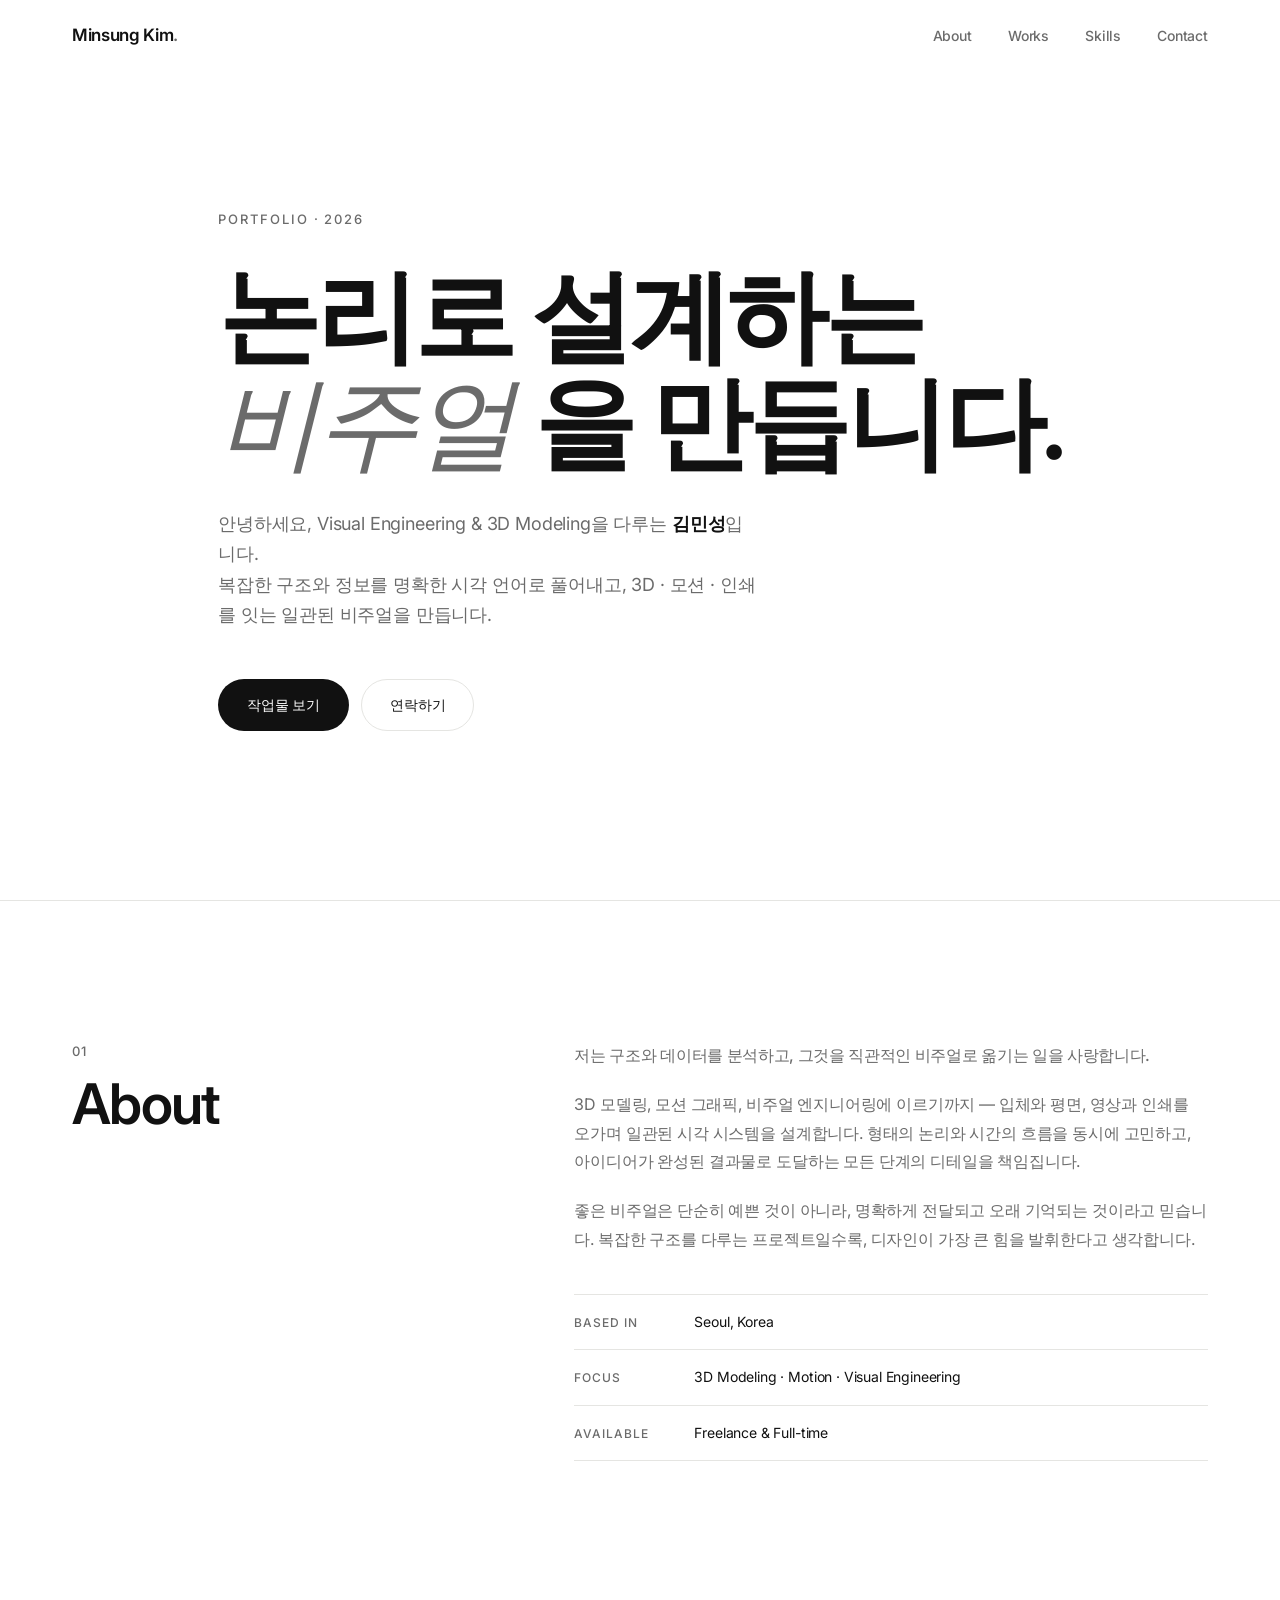
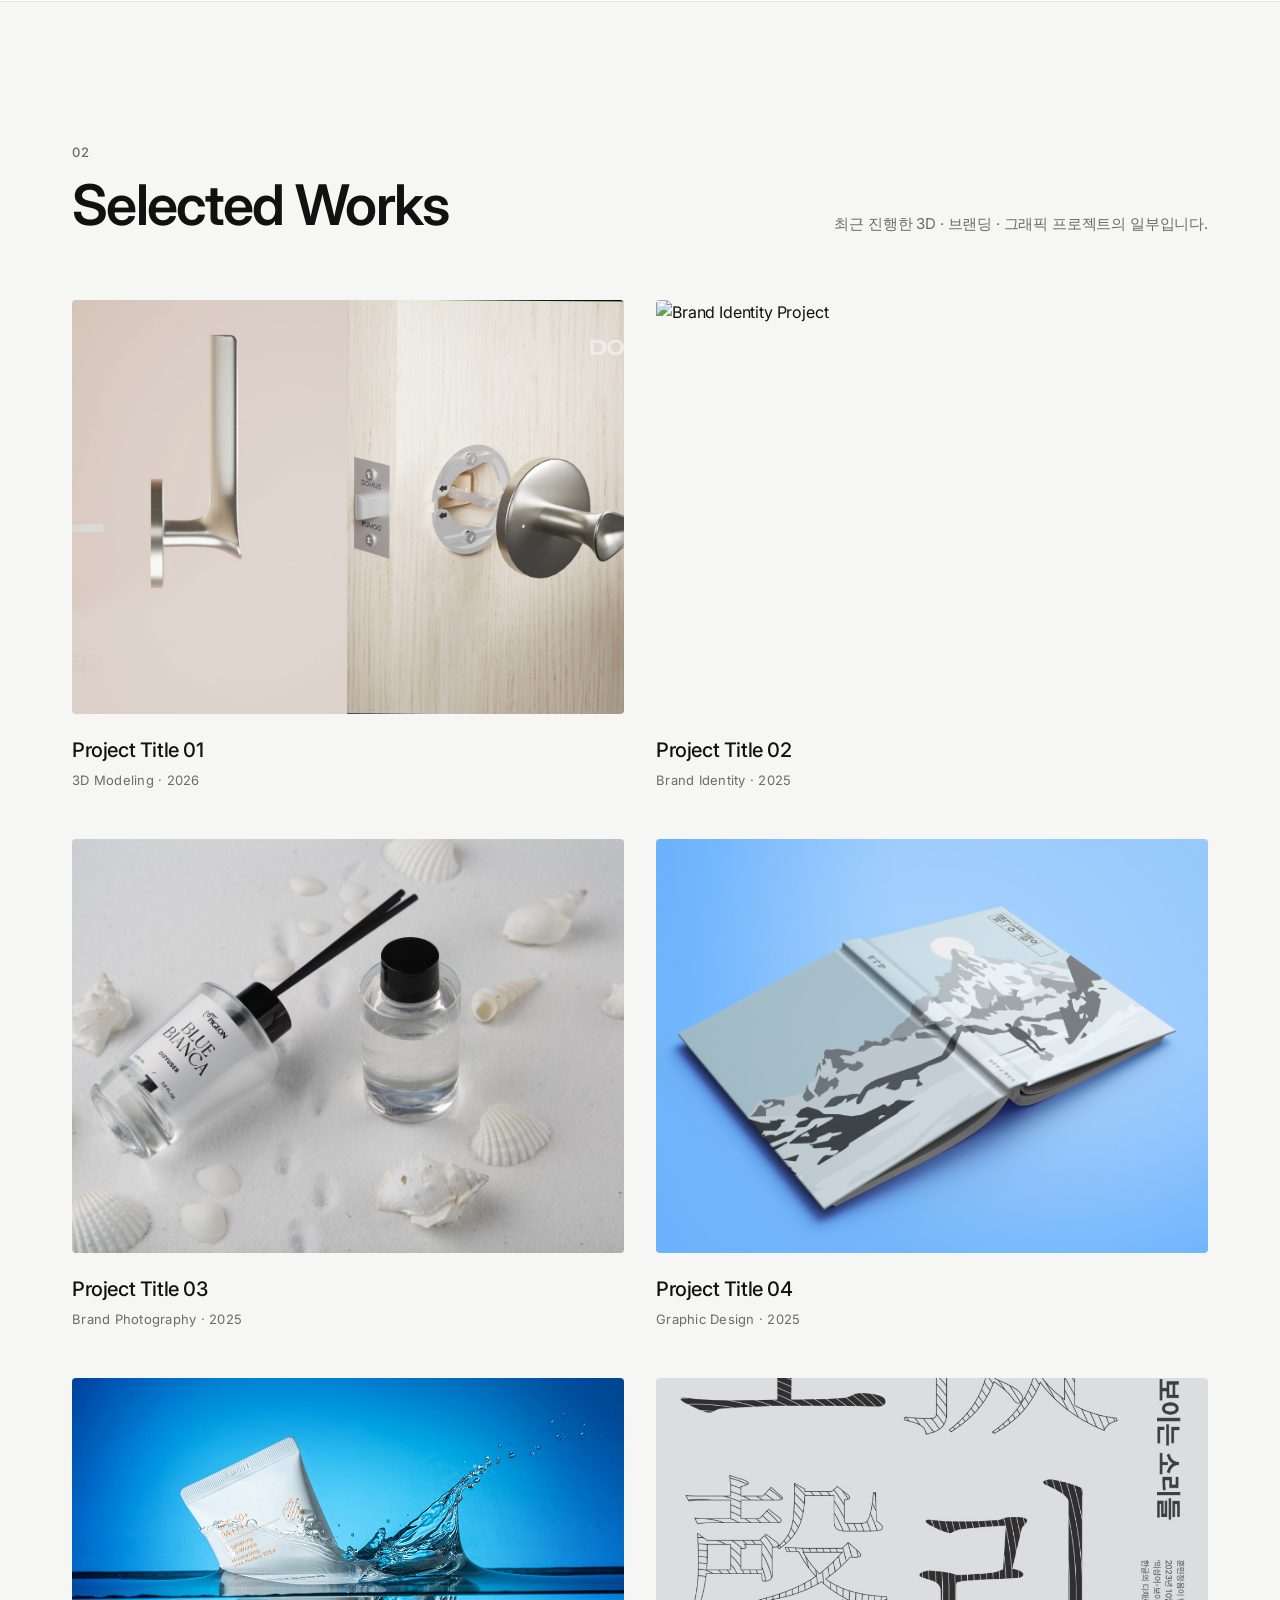
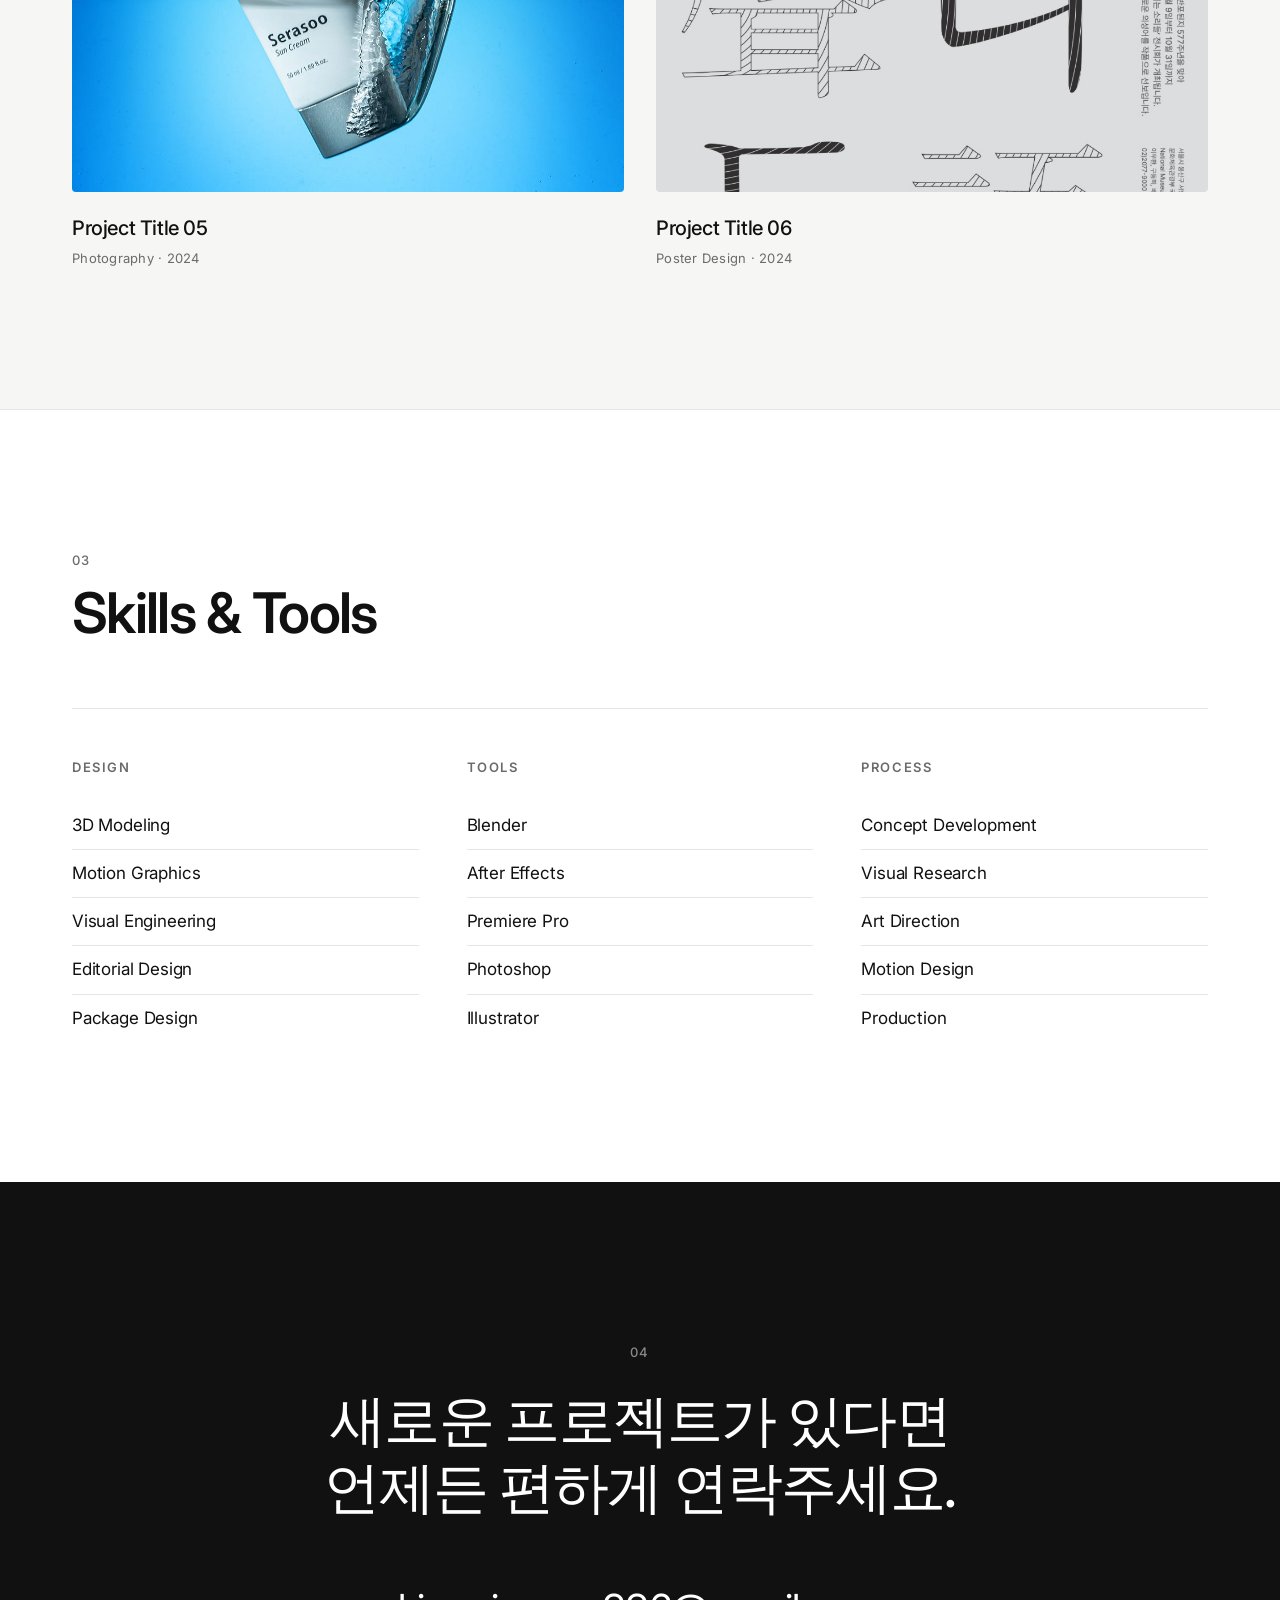
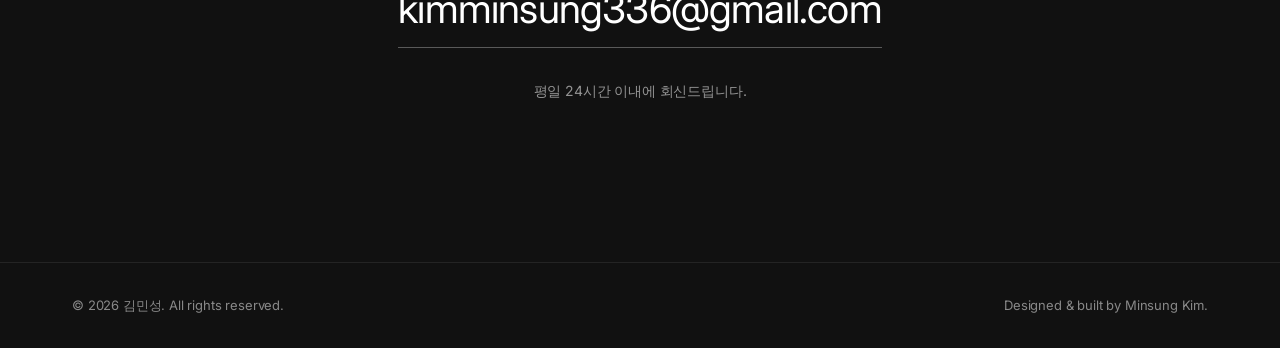
==== commit c9952fd7: "0511_2" ====
--- a/index.html
+++ b/index.html
@@ -33,7 +33,7 @@
             <p class="hero__eyebrow">Portfolio · 2026</p>
             <h1 class="hero__title">
                 논리로 설계하는<br>
-                <span class="hero__title--accent">비주얼</span>을 만듭니다.
+                <span class="hero__title--accent">비주얼 </span>을 만듭니다.
             </h1>
             <p class="hero__subtitle">
                 안녕하세요, Visual Engineering & 3D Modeling을 다루는 <strong>김민성</strong>입니다.<br>
@@ -44,7 +44,6 @@
                 <a href="#contact" class="btn btn--ghost">연락하기</a>
             </div>
         </div>
-        <div class="hero__scroll">scroll ↓</div>
     </section>
 
     <!-- About -->
@@ -85,13 +84,13 @@
                     <span class="section__number">02</span>
                     <h2 class="section__title">Selected Works</h2>
                 </div>
-                <p class="section__desc">최근 진행한 브랜딩 및 그래픽 프로젝트의 일부입니다.</p>
+                <p class="section__desc">최근 진행한 3D · 브랜딩 · 그래픽 프로젝트의 일부입니다.</p>
             </div>
 
             <div class="works">
                 <a class="work" href="#">
-                    <div class="work__thumb work__thumb--1">
-                        <span class="work__placeholder">01</span>
+                    <div class="work__thumb">
+                        <img src="images/3d.jpg" alt="3D Modeling Project">
                     </div>
                     <div class="work__meta">
                         <h3>Project Title 01</h3>
@@ -99,30 +98,48 @@
                     </div>
                 </a>
                 <a class="work" href="#">
-                    <div class="work__thumb work__thumb--2">
-                        <span class="work__placeholder">02</span>
+                    <div class="work__thumb">
+                        <img src="images/branding.jpg" alt="Brand Identity Project">
                     </div>
                     <div class="work__meta">
                         <h3>Project Title 02</h3>
-                        <p>Motion Graphics · 2025</p>
-                    </div>
-                </a>
-                <a class="work" href="#">
-                    <div class="work__thumb work__thumb--3">
-                        <span class="work__placeholder">03</span>
+                        <p>Brand Identity · 2025</p>
+                    </div>
+                </a>
+                <a class="work" href="#">
+                    <div class="work__thumb">
+                        <img src="images/brand,photo.jpg" alt="Brand Photography Project">
                     </div>
                     <div class="work__meta">
                         <h3>Project Title 03</h3>
-                        <p>Visual Engineering · 2025</p>
-                    </div>
-                </a>
-                <a class="work" href="#">
-                    <div class="work__thumb work__thumb--4">
-                        <span class="work__placeholder">04</span>
+                        <p>Brand Photography · 2025</p>
+                    </div>
+                </a>
+                <a class="work" href="#">
+                    <div class="work__thumb">
+                        <img src="images/graphic.jpg" alt="Graphic Design Project">
                     </div>
                     <div class="work__meta">
                         <h3>Project Title 04</h3>
-                        <p>Editorial Design · 2024</p>
+                        <p>Graphic Design · 2025</p>
+                    </div>
+                </a>
+                <a class="work" href="#">
+                    <div class="work__thumb">
+                        <img src="images/photo1.jpg" alt="Photography Project">
+                    </div>
+                    <div class="work__meta">
+                        <h3>Project Title 05</h3>
+                        <p>Photography · 2024</p>
+                    </div>
+                </a>
+                <a class="work" href="#">
+                    <div class="work__thumb">
+                        <img src="images/poster.jpg" alt="Poster Design Project">
+                    </div>
+                    <div class="work__meta">
+                        <h3>Project Title 06</h3>
+                        <p>Poster Design · 2024</p>
                     </div>
                 </a>
             </div>
--- a/style.css
+++ b/style.css
@@ -224,23 +224,6 @@
     border-color: var(--color-text);
 }
 
-.hero__scroll {
-    position: absolute;
-    bottom: 40px;
-    left: var(--gutter);
-    font-family: var(--font-display);
-    font-size: 12px;
-    color: var(--color-text-sub);
-    letter-spacing: 0.1em;
-    text-transform: uppercase;
-    animation: bounce 2.4s var(--ease) infinite;
-}
-
-@keyframes bounce {
-    0%, 100% { transform: translateY(0); opacity: 0.6; }
-    50% { transform: translateY(6px); opacity: 1; }
-}
-
 /* ---------- Section base ---------- */
 .section {
     padding: 140px 0;
@@ -354,29 +337,25 @@
     aspect-ratio: 4 / 3;
     border-radius: 4px;
     margin-bottom: 20px;
-    display: flex;
-    align-items: center;
-    justify-content: center;
+    background: var(--color-bg-alt);
     overflow: hidden;
     position: relative;
     transition: filter 0.4s var(--ease);
 }
 
-.work__thumb--1 { background: var(--color-placeholder-1); }
-.work__thumb--2 { background: var(--color-placeholder-2); }
-.work__thumb--3 { background: var(--color-placeholder-3); }
-.work__thumb--4 { background: var(--color-placeholder-4); }
-
-.work__placeholder {
-    font-family: var(--font-display);
-    font-size: 80px;
-    font-weight: 300;
-    color: rgba(0, 0, 0, 0.18);
-    letter-spacing: -0.04em;
+.work__thumb img {
+    width: 100%;
+    height: 100%;
+    object-fit: cover;
+    transition: transform 0.6s var(--ease);
 }
 
 .work:hover .work__thumb {
     filter: brightness(0.96);
+}
+
+.work:hover .work__thumb img {
+    transform: scale(1.04);
 }
 
 .work__meta h3 {
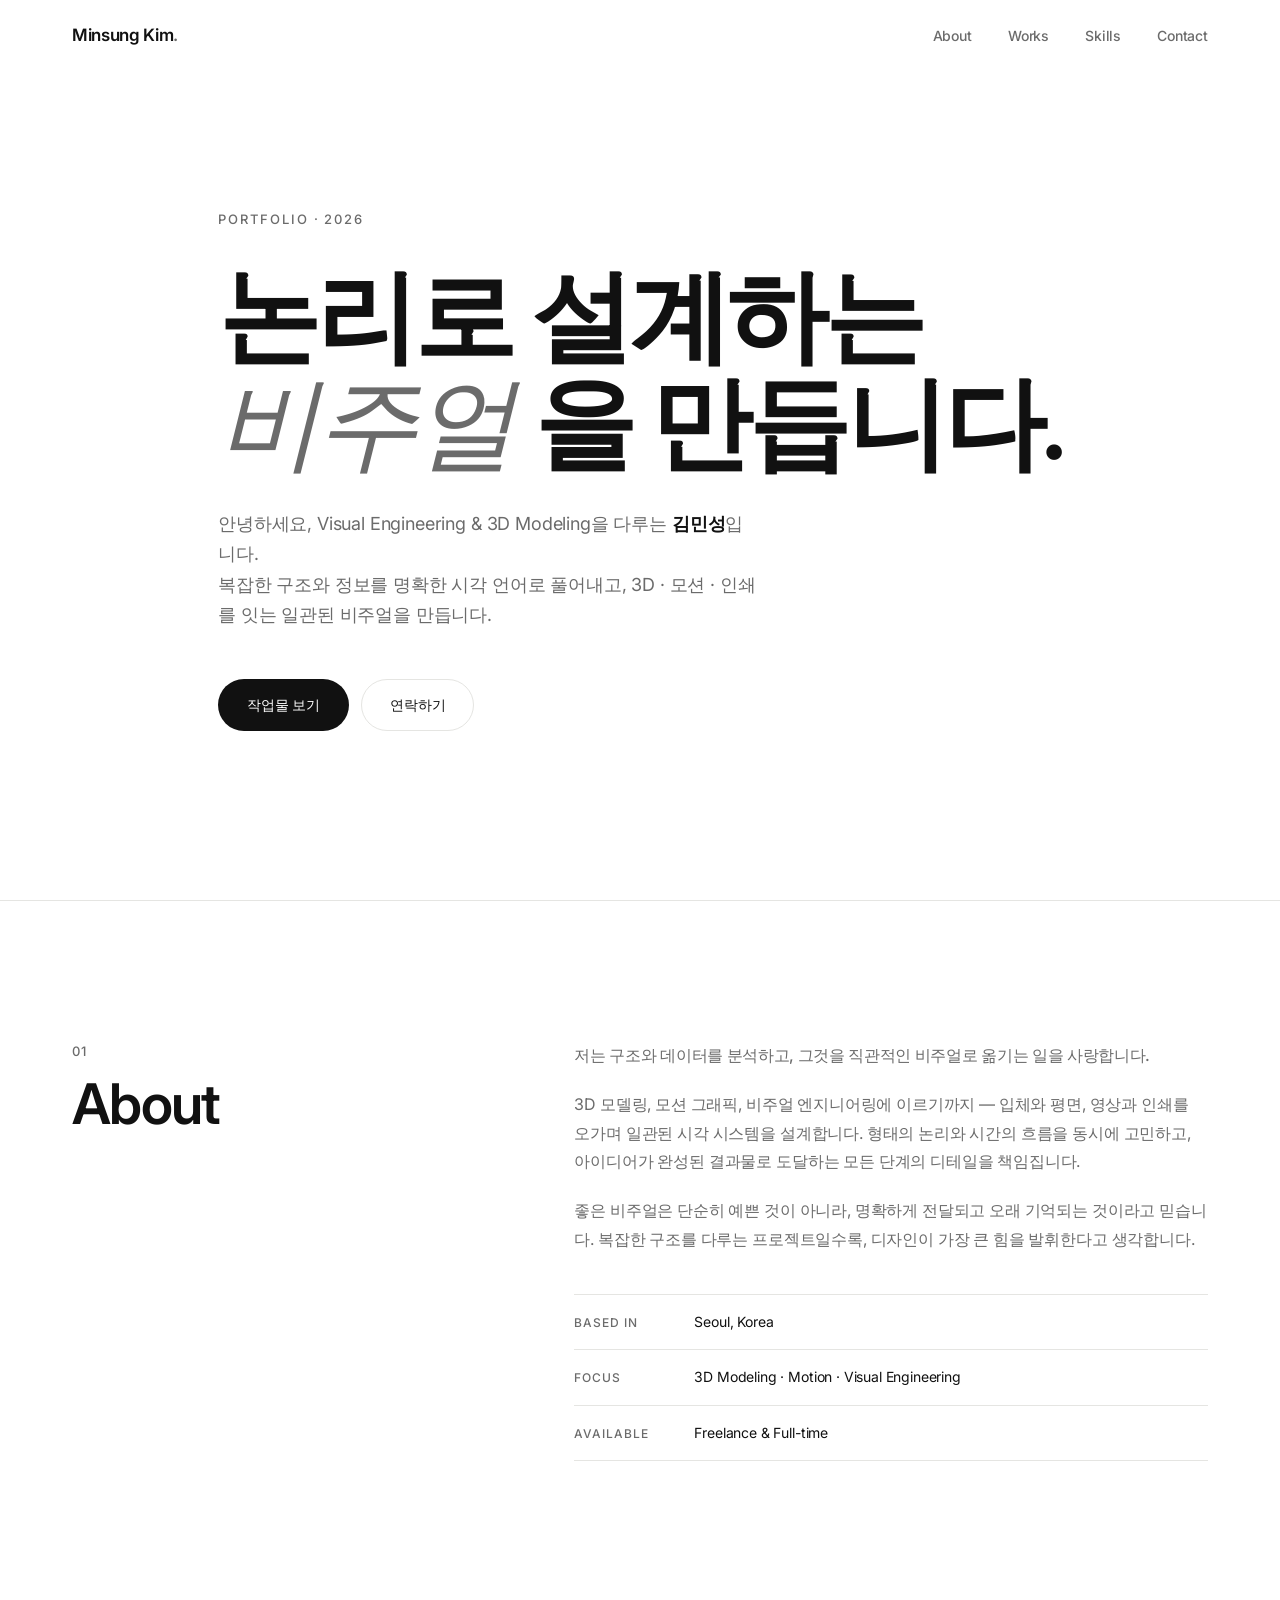
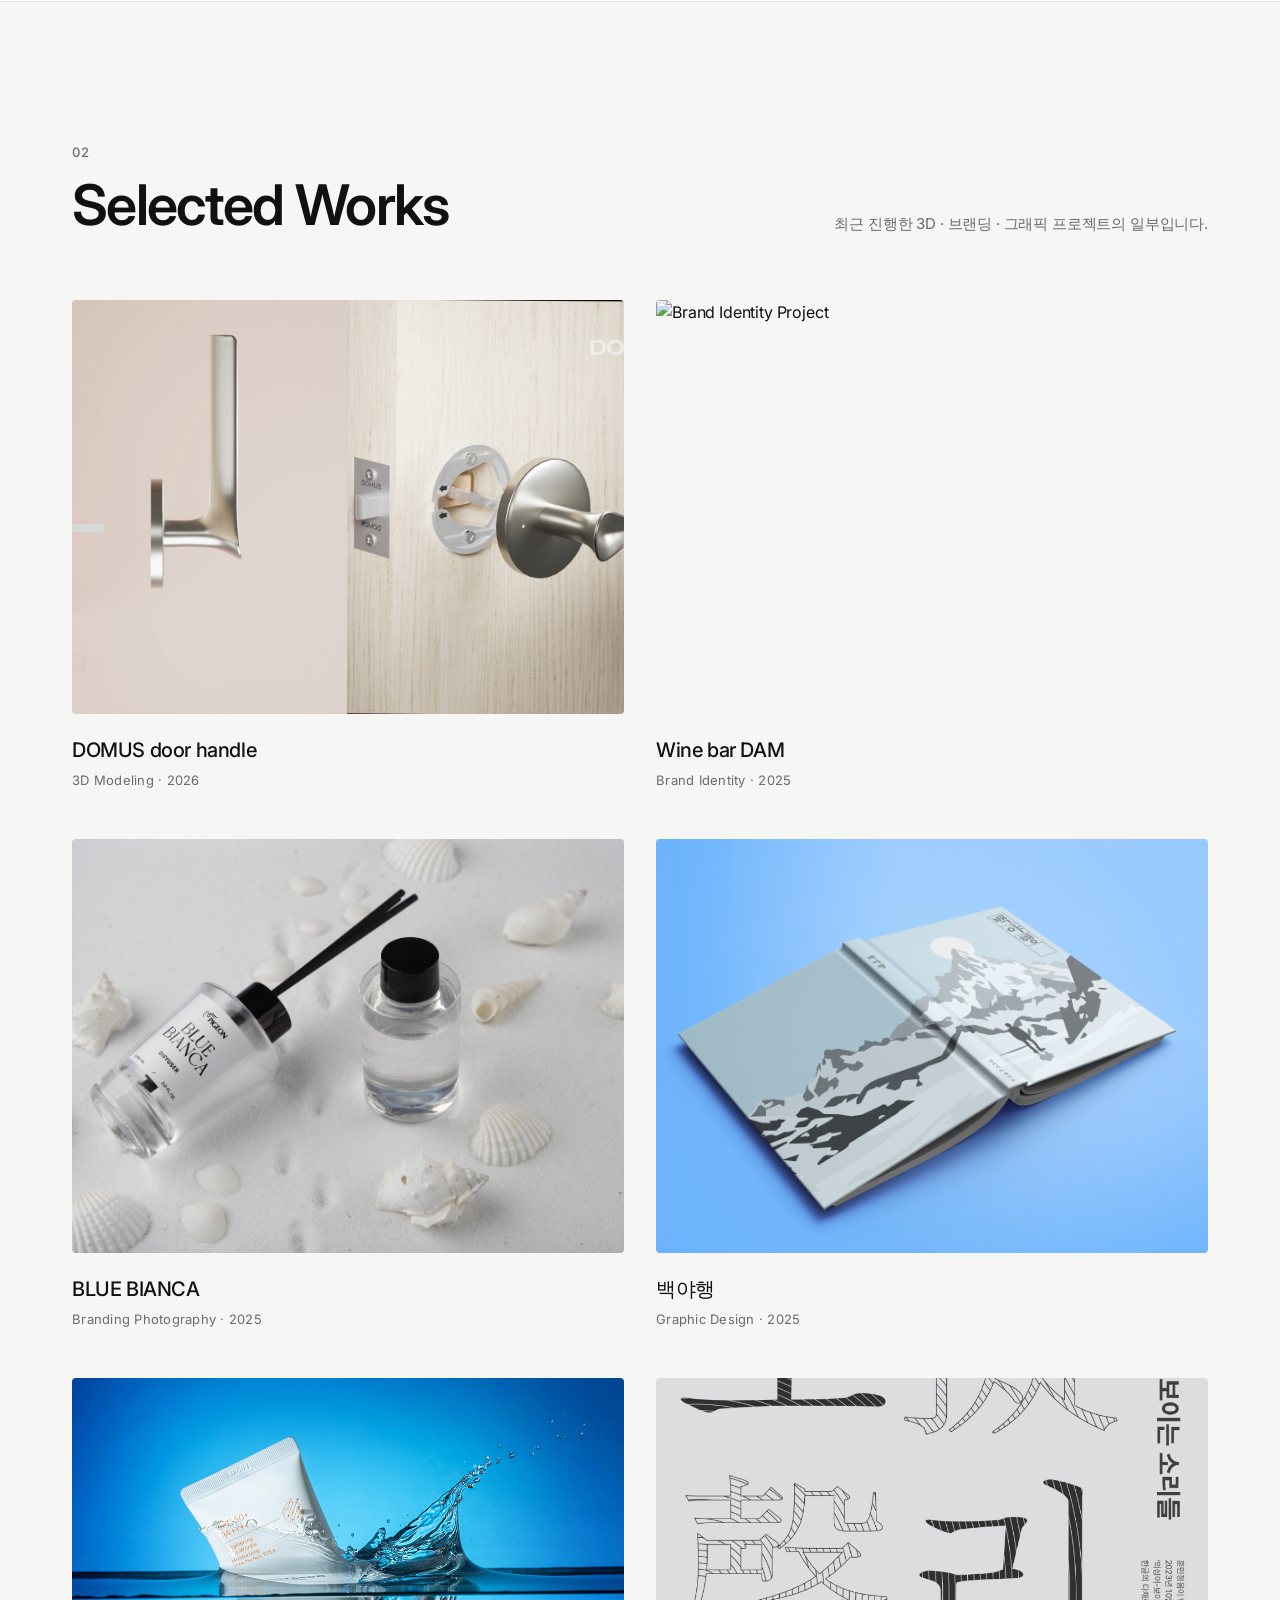
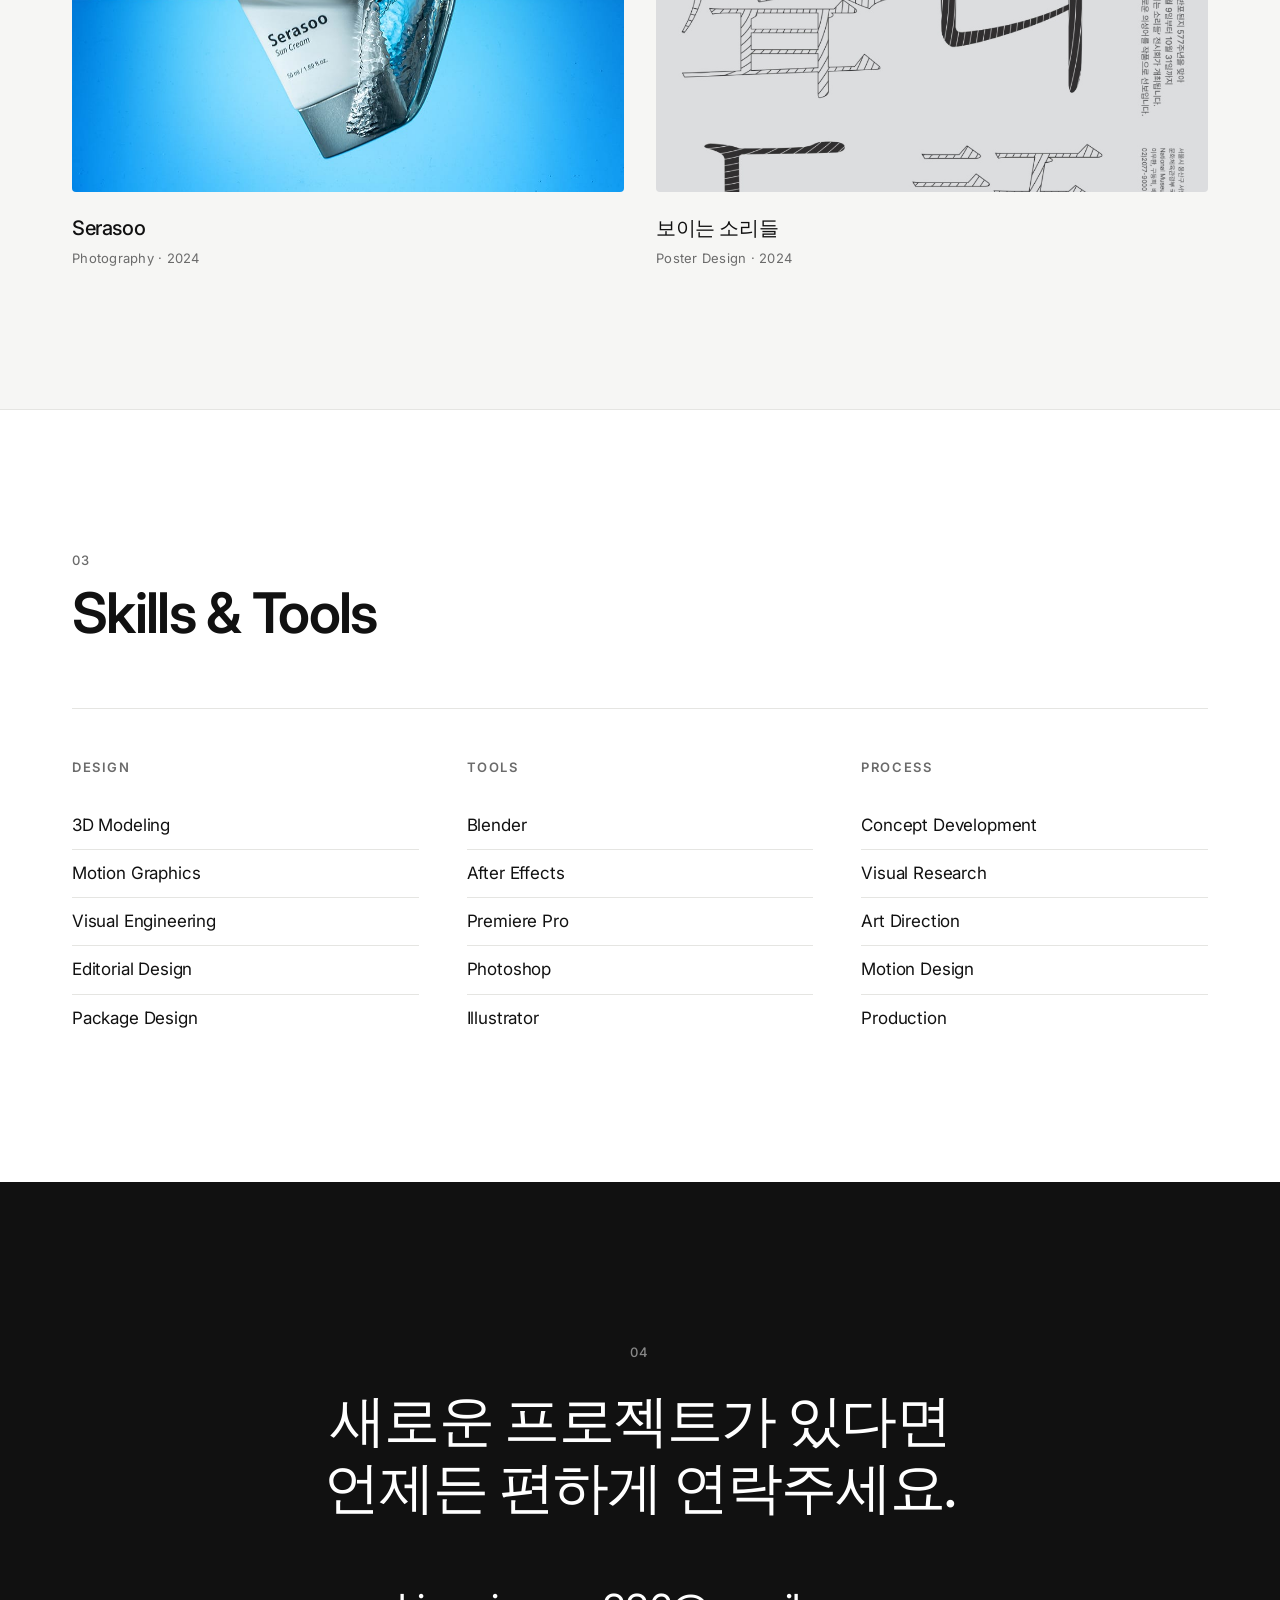
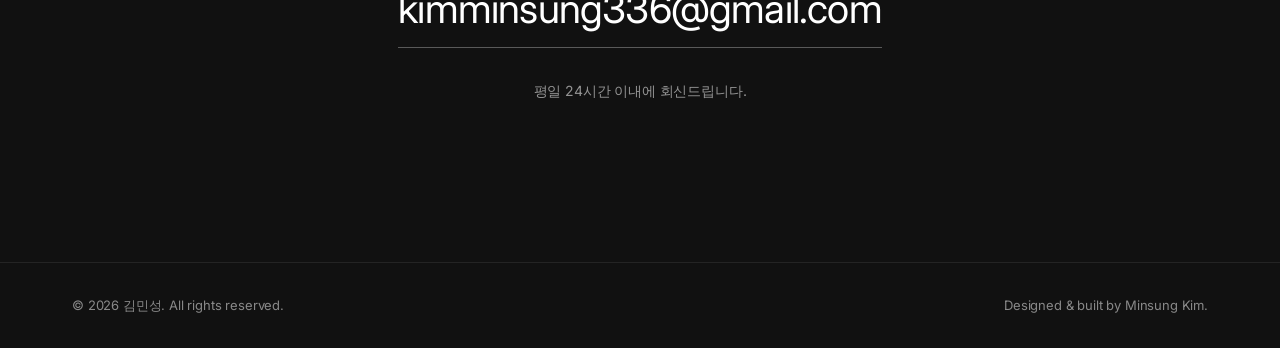
==== commit ee0d4026: "Update index.html" ====
--- a/index.html
+++ b/index.html
@@ -93,7 +93,7 @@
                         <img src="images/3d.jpg" alt="3D Modeling Project">
                     </div>
                     <div class="work__meta">
-                        <h3>Project Title 01</h3>
+                        <h3>DOMUS door handle</h3>
                         <p>3D Modeling · 2026</p>
                     </div>
                 </a>
@@ -102,7 +102,7 @@
                         <img src="images/branding.jpg" alt="Brand Identity Project">
                     </div>
                     <div class="work__meta">
-                        <h3>Project Title 02</h3>
+                        <h3>Wine bar DAM</h3>
                         <p>Brand Identity · 2025</p>
                     </div>
                 </a>
@@ -111,8 +111,8 @@
                         <img src="images/brand,photo.jpg" alt="Brand Photography Project">
                     </div>
                     <div class="work__meta">
-                        <h3>Project Title 03</h3>
-                        <p>Brand Photography · 2025</p>
+                        <h3>BLUE BIANCA</h3>
+                        <p>Branding Photography · 2025</p>
                     </div>
                 </a>
                 <a class="work" href="#">
@@ -120,7 +120,7 @@
                         <img src="images/graphic.jpg" alt="Graphic Design Project">
                     </div>
                     <div class="work__meta">
-                        <h3>Project Title 04</h3>
+                        <h3>백야행</h3>
                         <p>Graphic Design · 2025</p>
                     </div>
                 </a>
@@ -129,7 +129,7 @@
                         <img src="images/photo1.jpg" alt="Photography Project">
                     </div>
                     <div class="work__meta">
-                        <h3>Project Title 05</h3>
+                        <h3>Serasoo</h3>
                         <p>Photography · 2024</p>
                     </div>
                 </a>
@@ -138,7 +138,7 @@
                         <img src="images/poster.jpg" alt="Poster Design Project">
                     </div>
                     <div class="work__meta">
-                        <h3>Project Title 06</h3>
+                        <h3>보이는 소리들</h3>
                         <p>Poster Design · 2024</p>
                     </div>
                 </a>
